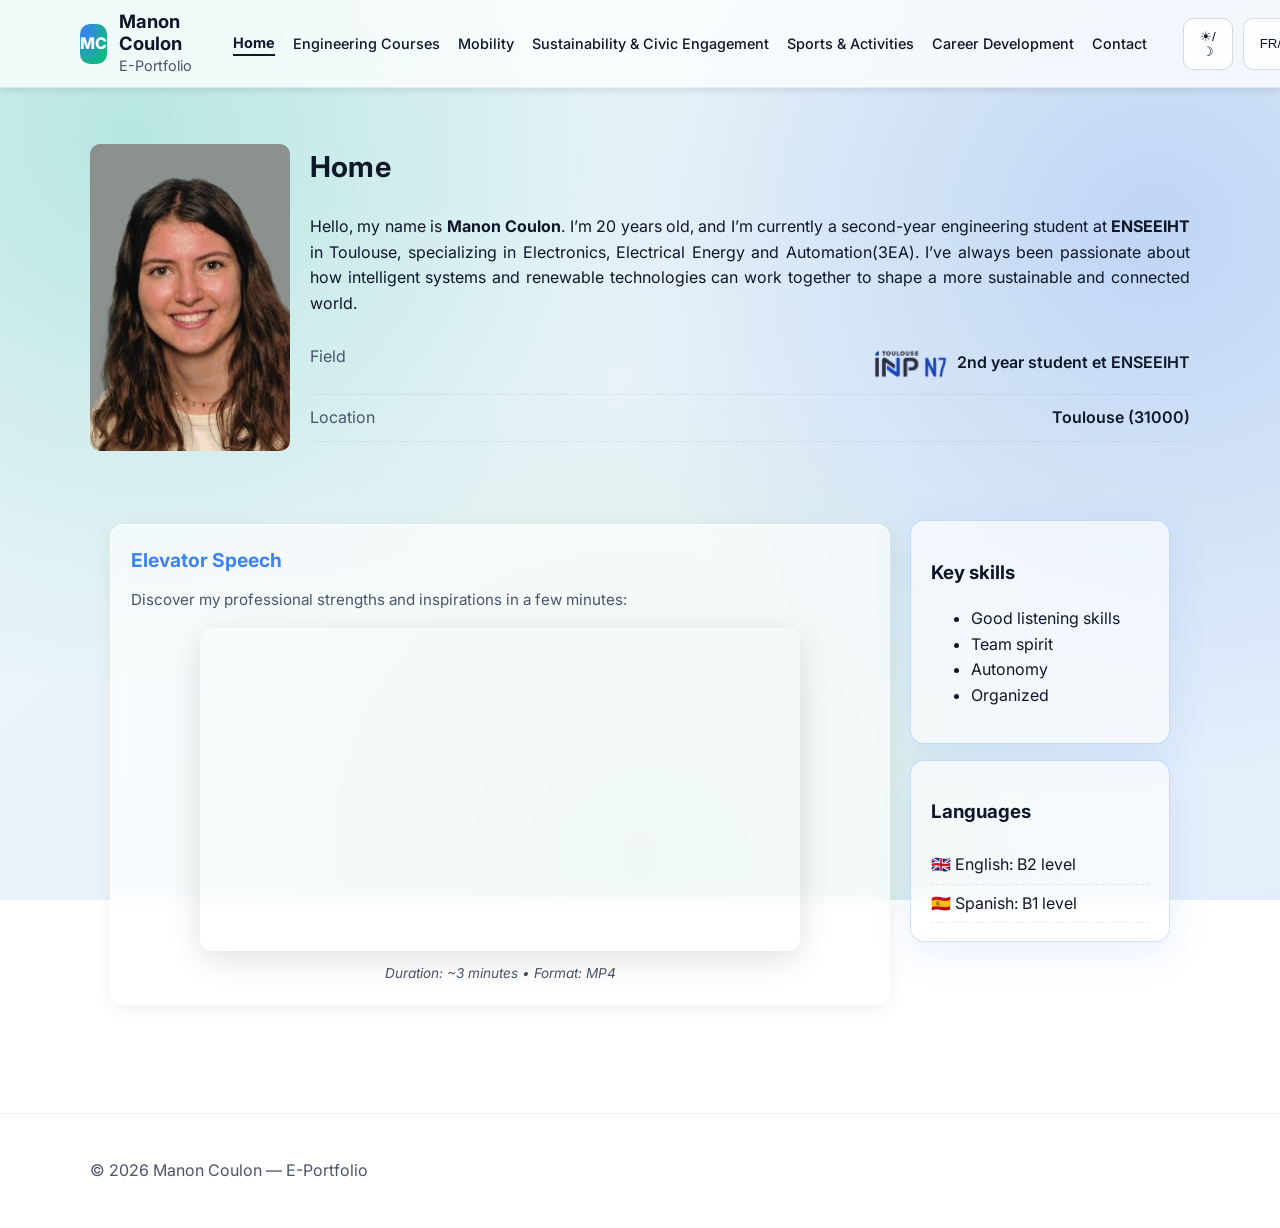
==== index.html @ 6203252d "Add files via upload" ====
<!DOCTYPE html>
<html lang="fr">
<head>
  <meta charset="utf-8">
  <meta name="viewport" content="width=device-width, initial-scale=1">
  <title>E-Portfolio – Manon Coulon</title>
  <meta name="description" content="E-portfolio de Manon Coulon : accueil, CV, engagement civique et durable et mobilité.">
  <link rel="preconnect" href="https://fonts.googleapis.com">
  <link rel="preconnect" href="https://fonts.gstatic.com" crossorigin>
  <link href="https://fonts.googleapis.com/css2?family=Inter:wght@300;400;600;700&display=swap" rel="stylesheet">
  <link rel="stylesheet" href="styles.css">
  <!-- PDF.js (CDN) for client-side PDF text extraction -->
  <script src="https://cdnjs.cloudflare.com/ajax/libs/pdf.js/4.7.76/pdf.min.js" defer></script>
  <!-- Favicon PNG -->
  <link rel="icon" type="image/png" href="favicon.png">

  <!-- Optionnel pour compatibilité avec tous les navigateurs -->
  <link rel="shortcut icon" href="favicon.ico" type="image/x-icon">
  
   
  <style>
		  /* Une seule section visible à la fois */
		main > section.section { display: none; }
		main > section.section.active { display: block; }

		/* Onglet actif dans le menu */
		.nav a.active {
		  font-weight: 700;
		  border-bottom: 2px solid currentColor;
		}

	.site-header {
		  position: fixed; /* fixe le header en haut */
		  top: 0;
		  left: 0;
		  width: 100%;
		  z-index: 1000; /* reste au-dessus du contenu */
		  background-color: white; /* couleur de fond du header */
		  box-shadow: 0 2px 8px rgba(0,0,0,0.1); /* petite ombre pour le distinguer */
		  padding: 10px 0; /* ajuster si nécessaire */
		}
	


		body {
		  padding-top: 80px; /* mettre la hauteur de ton header approximative */
		  margin: 0;
		}
		

		/* Optionnel : pour que le header soit responsive */
		.site-header .container {
		  display: flex;
		  justify-content: space-between;
		  align-items: center;
		  flex-wrap: nowrap;
		  padding-left: 80px;      
		  padding-right: 80px;     
		  padding-top: 0;         
		  padding-bottom: 0; 
		  max-width: 100%;  /* empêche la limite centrale */
		  margin: 0;
		  width: 100vw;     /* prend toute la largeur visible */
		  gap: 1rem
		  padding: 0 20px; /* Réduit un peu les 80px pour gagner de la place */
		  box-sizing: border-box;
		  }


		.nav {
			display: flex;
			flex: 1;               /* Dit à la nav de prendre tout l'espace vide restant */
			justify-content: space-around; /* Répartit les liens uniformément */
			align-items: center;
			margin: 0 20px;        /* Ajoute une marge entre la nav et le logo/boutons */
		}

		.nav a {
			text-decoration: none;
			color: inherit;
			white-space: nowrap;   /* Empêche les liens de passer sur deux lignes */
			font-size: 0.9rem;     /* Optionnel : réduit légèrement la taille si ça déborde */
		} 
		section {
		  scroll-margin-top: 80px; /* hauteur du header fixe */
}
	</style>
	

</head>
<body>
  <header class="site-header">
    <div class="container header-inner">
      <div class="brand">
        <div class="avatar" aria-hidden="true">MC</div>
        <div>
          <h1 class="site-title" data-i18n="name">Manon Coulon</h1>
          <p class="site-subtitle" data-i18n="subtitle">E‑Portfolio</p>
        </div>
      </div>
      <nav class="nav">
        <a href="#accueil" data-i18n="btn.accueil">Accueil</a>
		<a href="#ingenierie" data-i18n="btn.ingenierie">Cours d'ingénierie</a>
		<a href="#mobilite" data-i18n="btn.mob">Mobilité</a>
		<a href="#engagement" data-i18n="btn.civique">Engagement civique et durable</a>
		<a href="#sports" data-i18n="btn.sport">Sports & Activités</a>
		<a href="#carrière" data-i18n="btn.dev">Développement de carrière</a>
		<a href="#contact"data-i18n="btn.contact">Contact</a>
      </nav>
      <div class="toggles">
          <button id="theme-toggle" class="btn" type="button" aria-label="Basculer thème" data-i18n-attr="aria-label:aria.themeToggle">☀/☽</button>
        <button id="lang-toggle" class="btn" type="button" aria-label="Changer de langue" data-i18n="btn.lang">FR/EN</button>
      </div>
    </div>
  </header>

  <main>
	<!-- 1. Accueil --> 
	<section id="accueil" class="section">
	  <div class="container" style="display: flex; gap: 20px; flex-wrap: wrap;">

		<!-- Bloc droit : Texte de présentation + quick facts -->
		<div style="flex: 1; min-width:300px; display:flex; flex-direction:column; gap:20px;">

		  <!-- Bloc Présentation : fond clair, inclut la photo -->
		  <div style="display:flex; gap:20px; flex-wrap: wrap; align-items:flex-start;">
			
			<!-- Photo à gauche dans le bloc Présentation -->
			<div style="flex: 0 0 200px;">
			  <img src="Manon_ID-GF-3.jpg" alt="Manon Coulon" style="width:100%; border-radius:10px;">
			</div>

			<!-- Texte à droite de la photo -->
			<div style="flex: 1; min-width:200px;">
			  <h2 data-i18n="sections.accueil">Accueil</h2>
			  <p>
				<span data-i18n="accueil.intro1">Bonjour, je suis</span> <strong>Manon Coulon</strong>.
				<span data-i18n="accueil.intro2">Agée de 20 ans, je suis actuellement étudiante en deuxième année d'ingénierie à l'<strong>ENSEEIHT</strong> à Toulouse, avec une spécialisation en électronique, énergie électrique et automatisation(3EA). J'ai toujours été passionnée par la manière dont les systèmes intelligents et les technologies renouvelables peuvent fonctionner ensemble pour façonner un monde plus durable et plus connecté.</span>
			  </p>
			  <ul class="quick-facts">
				<li>
				  <span class="label" data-i18n="facts.domain">Domaine</span>
				  <span class="value" id="fact-domain">
					<img src="N7.png" alt="ENSEEIHT" style="height:40px; vertical-align:middle; margin-left:5px;">
					<span data-i18n="facts1.domain">Étudiante en 2ème année à l'ENSEEIHT</span>
				  </span>
				</li>
				<li>
				  <span class="label" data-i18n="facts.location">Localisation</span>
				  <span class="value" id="fact-location" style="float:right;">Toulouse (31000)</span>
				</li>
			  </ul>
			</div>
		  </div>

		  <!-- Bloc Elevator Speech + Compétences/Langues : fond différent -->
		  <div style="display: flex; gap: 20px; flex-wrap: wrap; padding:20px; border-radius:10px;">

			<!-- Bloc vidéo : 3/4 -->
			<div style="flex: 3; min-width:300px;">
			  <div class="elevator-speech">
				<h3 data-i18n="elevator.title">Elevator Speech</h3>
				<p class="elevator-intro" data-i18n="elevator.intro">
				  Découvrez mes atouts professionnels et mes inspirations en quelques minutes :
				</p>
				<div class="video-container" style="width:100%;">
				  <iframe width="560" height="315"
						  src="https://www.youtube.com/embed/BhMaF11gimE"
						  title="Ma vidéo de présentation"
						  frameborder="0"
						  allow="accelerometer; autoplay; clipboard-write; encrypted-media; gyroscope; picture-in-picture"
						  allowfullscreen>
				  </iframe>
				</div>
				
				
				<p class="video-note" data-i18n="elevator.note">Durée : ~3 minutes • Format : MP4</p>
			  </div>
			</div>

			<!-- Bloc Compétences et Langues : 1/4 -->
			<div style="flex: 1; min-width:200px; display:flex; flex-direction:column; gap:1rem; margin-top:20px;">
			  <div class="card highlight">
				<h3 data-i18n="facts.skills">Compétences clés</h3>
				<ul class="value" id="fact-keyskills">
				  <li data-i18n="facts.skills.list1">Qualité d'écoute</li>
				  <li data-i18n="facts.skills.list2">Esprit d'équipe</li>
				  <li data-i18n="facts.skills.list3">Autonomie</li>
				  <li data-i18n="facts.skills.list4">Organisée</li>
				</ul>
			  </div>

			  <div class="card highlight">
				<h3 data-i18n="languages.title">Langues</h3>
				<ul id="languages-list" class="list-plain">
				  <li data-i18n="languages.english">🇬🇧 Anglais : niveau B2</li>
				  <li data-i18n="languages.spanish">🇪🇸 Espagnol : niveau B1</li>
				</ul>
			  </div>
			</div>

		  </div>

		</div>
	  </div>
	</section>


	<!-- 2. Cours d'ingénierie -->
	<section id="ingenierie" class="section alt">
	  <div class="container">
		<h2 data-i18n="btn.ingenierie">Cours d'ingénierie</h2>

		<div class="ingenierie-grid" style="display: block; gap: 20px;">
		  
		  <!-- Bloc 1 -->
		  <div class="ingenierie-card" style="width: 100%; margin-bottom: 20px;">
			<div class="card highlight">
			  <img src="Atos.jpg" alt="Stage de 3ème 2020" 
				style="display: block; width: 70%; max-width: 400px; height: auto; border-radius: 8px; margin: 0 auto 10px auto;">
 			  <h3 data-i18n='exp.stage3.title'>Stage de 3ème (2020)</h3>
			  <p data-i18n="exp.stage3.description">
				Lors de cette première immersion dans le monde professionnel, j’ai découvert les différents métiers et l’environnement de travail au sein d’une entreprise technologique. J’ai pu observer plusieurs domaines d’activité tels que l’<strong>ingénierie</strong>, le <strong>contrôle qualité</strong>, les <strong>méthodes</strong>, la <strong>production</strong> et la <strong>logistique</strong>. J’ai également été initiée à divers outils professionnels, notamment le logiciel SAP, la conception assistée par ordinateur (Pro-Engineer). <br>
				Cette expérience m’a aidé à développer des qualités essentielles en milieu professionnel comme <strong>l’écoute, la rigueur, la curiosité, la capacité d’adaptation et le travail en équipe.</strong>
			  </p>
			</div>
		  </div>
		  
		  <!-- Bloc 2 -->
		  <div class="ingenierie-card" style="width: 100%; margin-bottom: 20px;">
			<div class="card highlight">
				<div class="photos" style="display: flex; gap: 80px; justify-content: center; margin-bottom: 10px;">
				  <img src="panneau8.jpg" alt="Photo 1" style="width: 20%; height: auto; border-radius: 8px;">
				  <img src="moii3.jpg" alt="Photo 2" style="width: 20%; height: auto; border-radius: 8px;">
				  <img src="herbes3.png" alt="Photo 2" style="width: 20%; height: auto; border-radius: 8px;">
				</div>
				
			  <h3 data-i18n="ingenierie.item1.title">Projet scientifique – Transition énergétique (TIPE)</h3>
			  <p data-i18n="ingenierie.item1.description"> 
				Dans le cadre de mon TIPE, projet axé sur les <strong>énergies renouvelables</strong> et la <strong>transition écologique</strong>, j’ai étudié l’influence néfaste de la température sur les performances des panneaux photovoltaïques et recherché des solutions pour <strong>améliorer leur rendement et réduire les pertes énergétiques</strong>.<br>
				Après une analyse théorique, j’ai effectué des <strong>mesures expérimentales</strong> afin de quantifier ces effets et de tester plusieurs méthodes de refroidissement, actives et passives. J’ai ensuite <strong>interprété, comparé</strong> et <strong>validé</strong> mes résultats expérimentaux par rapport aux modèles théoriques, ce qui m’a permis de retenir deux solutions passives efficaces, alliant performance énergétique, contraintes environnementales et faisabilité technique : 
			  </p>
				<ul>
				  <li style="display: flex; align-items: center; gap: 40px;">
					<div data-i18n="ingenierie.sol1">
					  <strong>1ère solution : poser les panneaux sur les lacs</strong><br>
					  <em>Avantages :</em> simplicité, exploitation de la fraîcheur naturelle de l’eau.<br>
					  <em>Inconvénient :</em> efficacité très limitée.
					</div>
					<img src="lac.jpg" alt="Panneaux photovoltaïques sur un lac" 
						 style="width: 150px; height: auto; border-radius: 8px;">
				  </li>

				  <li style="display: flex; align-items: center; gap: 20px;">
					<div data-i18n="ingenierie.sol2">
					  <strong>2ème solution : ailettes de refroidissement</strong><br>
					  <em>Avantages :</em> capacité à dissiper efficacement la chaleur.<br>
					  <em>Inconvénients :</em> contrainte d’installation, système plus encombrant.
					</div>
					<img src="ailette.jpg" alt="Panneaux photovoltaïques avec ailettes de refroidissement" 
						 style="width: 150px; height: auto; border-radius: 8px;">
				  </li>
				</ul>

			</div>
		   </div>
		</div>
	  </div>
	</section>

  
	<!-- 3. Mobilité --> 
	<section id="mobilite" class="section alt">
	  <div class="container">
		<h2 data-i18n="nav.mobilite">Mobilité</h2>

		<!-- Expérience passée : Woofing en Irlande -->
		<h3 data-i18n="mobilite.subtitle.past">Expérience passée</h3>

		<div class="mobility-item">
		  <div class="mobility-text">
			<h3 data-i18n="mobilite.woofing.title">Woofing en Irlande – Little Black Hill Farm (Killarney)</h3>
			<p data-i18n="mobilite.woofing.description">
			  Partie à <strong>Killarney</strong>, en Irlande, j'ai vécu une <strong>immersion complète</strong> dans une ferme maraîchère, la <strong>Little Black Hill Farm</strong>. Vivre au quotidien avec une famille d'accueil et d'autres volontaires m'a obligée à <strong>parler anglais en permanence</strong>, à m'adapter à un nouveau rythme de vie et à une <strong>autre culture</strong>. Cette expérience m'a appris à être <strong>autonome</strong>, à sortir de ma zone de confort et à m'intégrer rapidement dans un groupe inconnu.
			</p>
		  </div>

		  <div class="photos" style="display: flex; gap: 10px; flex-wrap: wrap; margin-top: 15px;">
			<img src="Irlande3.jpg" alt="Irlande1" style="flex: 1 1 22%; min-width: 140px; width: 22%; height: auto; border-radius: 8px; object-fit: cover;">
			<img src="Irlande4.jpg" alt="Irlande2" style="flex: 1 1 22%; min-width: 140px; width: 22%; height: auto; border-radius: 8px; object-fit: cover;">
			<img src="Irlande8.jpg" alt="Irlande3" style="flex: 1 1 22%; min-width: 140px; width: 22%; height: auto; border-radius: 8px; object-fit: cover;">
			<img src="Irlande9.jpg" alt="Irlande4" style="flex: 1 1 22%; min-width: 140px; width: 22%; height: auto; border-radius: 8px; object-fit: cover;">
		  </div>
		</div>

		<hr>

		<!-- Projet futur : Stage au Vietnam -->
		<h3 data-i18n="mobilite.subtitle.future">Projet futur</h3>

		<div class="mobility-item">
		  <img src="HCMC.avif" alt="Vietnam – Ho Chi Minh Ville" width="25%" style="float:left; margin-right:20px;">
		  <div class="mobility-text">
			<h3 data-i18n="mobilite.vietnam.title">Stage au Vietnam – Université de Hô Chi Minh-Ville</h3>
			<p data-i18n="mobilite.vietnam.description">
			  Je souhaite effectuer un <strong>stage à l'université de Hô Chi Minh-Ville</strong>, au Vietnam, afin de découvrir un environnement de recherche et de travail très différent du mien, de renforcer mes compétences techniques et scientifiques, et de vivre une <strong>expérience interculturelle</strong> forte en Asie du Sud-Est.
			</p>
		  </div>
		  <div style="clear:both;"></div>
		</div>
	  </div>
	</section>



	<!-- 4. Engagement civique -->
	<section id="engagement" class="section alt">
	  <div class="container">
		<h2 data-i18n="btn.civique">Engagement civique et durable</h2>
		<p data-i18n='engagement.intro'>Mes actions dans le bénévolat, l'événementiel, le service communautaire et les projets citoyens.</p>

		<div class="engagement-grid" style="display: flex; gap: 20px; flex-wrap: wrap; justify-content: center; align-items: stretch;">

		  <!-- Bloc 1 -->
		  <div class="engagement-card" style="flex: 0 0 30%; min-width: 280px;">
			<div class="card highlight" style="height: 100%;">
			  <img src="VNL.avif" alt="Volontariat sportif" style="width: 100%; height: auto; border-radius: 8px; margin-bottom: 10px;">
			  <h3 data-i18n="engagement1.title">Volontariat sportif – Ligue des Nations de Volley</h3>
			  <ul style="list-style-type: disc; padding-left: 20px; margin: 0;">
				<li style="margin-bottom: 6px;" data-i18n="engagement1.description1">Participation à un événement international (ramasseuse de balle).</li>
				<li style="margin-bottom: 6px;" data-i18n="engagement1.description2">Esprit d’équipe, sens du service, responsabilité.</li>
				<li style="margin-bottom: 6px;"data-i18n="engagement1.description3">Accueil du public et assistance logistique pendant la compétition.</li>
			  </ul>
			</div>
		  </div>

		  <!-- Bloc 2 -->
		  <div class="engagement-card" style="flex: 0 0 30%; min-width: 280px;">
			<div class="card highlight" style="height: 100%;">
			  <div class="photos" style="display: flex; gap: 10px; margin-bottom: 10px;">
				<img src="JO_2024.png" alt="Photo 1" style="width: 50%; height: auto; border-radius: 8px;">
				<img src="JO.jpg" alt="Photo 2" style="width: 50%; height: auto; border-radius: 8px;">
			  </div>
			  <h3 data-i18n="engagement2.title">Volontaire – Jeux Olympiques de Paris 2024</h3>
			  <ul style="list-style-type: disc; padding-left: 20px; margin: 0;">
				<li style="margin-bottom: 6px;" data-i18n="engagement2.description1">Accueil, orientation et accompagnement des spectateurs (français et étrangers).</li>
				<li style="margin-bottom: 6px;" data-i18n="engagement2.description2">Mise en avant de qualités humaines : diplomatie, écoute, gestion du stress, adaptabilité.</li>
				<li style="margin-bottom: 6px;"data-i18n="engagement2.description3">Contribution à un événement d’intérêt national et collectif.</li>
			  </ul>
			</div>
		  </div>

		<hr>
		
		  <!-- Bloc 3 -->
		  <div class="engagement-card" style="flex: 0 0 30%; min-width: 280px;">
			<div class="card highlight" style="height: 100%;">
			  <img src="human7.jpeg" alt="Projet solidaire au Chili" style="width: 100%; height: auto; border-radius: 8px; margin-bottom: 10px;">

			  <div style="display: flex; align-items: center; gap: 10px; margin-bottom: 5px;">
				<img src="chili.jpg" alt="Drapeau du Chili" style="width: 32px; height: 22px; border-radius: 4px;">
				<h3 data-i18n="engagement3.title" style="margin: 0;">Projet solidaire – Voyage humanitaire au Chili (été 2026)</h3>
			  </div>
			  
			  <ul style="list-style-type: disc; padding-left: 20px; margin: 0;">
				<li style="margin-bottom: 6px;" data-i18n="engagement3.description1">Projet de voyage solidaire avec le club <strong>Human7</strong> visant à <strong>aider, tutorer et sensibiliser des enfants</strong> dans des écoles ou des orphelinats au Chili.</li>
				<li style="margin-bottom: 6px;" data-i18n="engagement3.description2">Objectifs : favoriser l’accès à l’éducation, encourager l’ouverture culturelle et renforcer les valeurs de solidarité internationale.</li>
				<li style="margin-bottom: 6px;" data-i18n="engagement3.description3">Une expérience humaine et éducative centrée sur l’échange et l’entraide.</li>
			  </ul>	  
			</div>
		  </div>
						<p style="margin-top: 15px; font-style: italic; width: 100%;" data-i18n="engagement3.infographie_intro">
							Retrouvez ci-dessous l'infographie complète du <strong>Projet Chili 2026</strong>, détaillant notre organisation, nos objectifs pédagogiques en partenariat avec l'Ambassade de France, ainsi que notre plan de financement solidaire. À côté, une photo de notre équipe : grâce à notre <strong>pitch</strong> de présentation du projet, nous avons remporté un <strong>certificat</strong> qui valorise le développement de notre <strong>communication</strong>, de notre <strong>créativité</strong>, de notre <strong>esprit critique</strong> et de notre <strong>travail d'équipe</strong>.
						</p>

						<div style="width: 100%; margin-top: 15px; display: flex; gap: 20px; flex-wrap: wrap; justify-content: center; align-items: center;">
						  <img src="Chili_project.png"
							   alt="Infographie du projet solidaire au Chili"
							   style="flex: 1 1 400px; max-width: 600px; width: 100%; height: auto; border-radius: 8px; box-shadow: 0 4px 10px rgba(0,0,0,0.15);">
						  <img src="chili_pitch.jpg"
							   alt="Mon équipe et le certificat remporté pour notre pitch"
							   style="flex: 1 1 300px; max-width: 400px; width: 100%; height: auto; border-radius: 8px; box-shadow: 0 4px 10px rgba(0,0,0,0.15);">
						</div>

		<hr>
		
				  <!-- Bloc 7 : Woofing (texte) -->
				  <div class="engagement-card" style="flex: 0 0 30%; min-width: 280px;">
					<div class="card highlight" style="height: 100%;">
					  <h3 data-i18n="engagement7.title">🌱 Bénévolat agricole – Woofing en Irlande</h3>
					  <ul style="list-style-type: disc; padding-left: 20px; margin: 0;">
						<li style="margin-bottom: 6px;" data-i18n="engagement7.description1">Volontariat dans une <strong>ferme maraîchère</strong> (Little Black Hill Farm, Killarney), en échange du logement et des repas.</li>
						<li style="margin-bottom: 6px;" data-i18n="engagement7.description2">Découverte concrète de l'<strong>agriculture durable</strong> : cultiver et récolter des légumes dans le respect de la terre.</li>
						<li style="margin-bottom: 6px;" data-i18n="engagement7.description3">Une expérience qui rejoint mes convictions : agir à mon échelle pour un mode de vie <strong>plus responsable</strong>.</li>
					  </ul>
					</div>
				  </div>

				  <!-- Bloc 7 : Woofing (photos, hors de la carte) -->
				  <div class="photos" style="flex: 0 0 100%; display: flex; gap: 10px; flex-wrap: wrap; justify-content: center;">
					<img src="Irlande2.jpg" alt="Woofing – photo 1" style="flex: 1 1 22%; min-width: 140px; max-width: 280px; aspect-ratio: 4 / 3; object-fit: cover; border-radius: 8px;">
					<img src="Irlande5.jpg" alt="Woofing – photo 2" style="flex: 1 1 22%; min-width: 140px; max-width: 280px; aspect-ratio: 4 / 3; object-fit: cover; border-radius: 8px;">
					<img src="Irlande6.jpg" alt="Woofing – photo 3" style="flex: 1 1 22%; min-width: 140px; max-width: 280px; aspect-ratio: 4 / 3; object-fit: cover; border-radius: 8px;">
					<img src="Irlande7.jpg" alt="Woofing – photo 4" style="flex: 1 1 22%; min-width: 140px; max-width: 280px; aspect-ratio: 4 / 3; object-fit: cover; border-radius: 8px;">
				  </div>

		<hr>
		
		   		  <!-- Bloc 4 : Fresque du Climat -->
				  <div class="engagement-card" style="flex: 0 0 30%; min-width: 280px;">
					<div class="card highlight" style="height: 100%;">
					  <h3 data-i18n="engagement4.title">🌍 Atelier – La Fresque du Climat</h3>
					  <ul style="list-style-type: disc; padding-left: 20px; margin: 0;">
						<li style="margin-bottom: 6px;" data-i18n="engagement4.description1">Atelier collaboratif suivi dès ma première année à l'<strong>ENSEEIHT</strong>, avec d'autres élèves-ingénieurs.</li>
						<li style="margin-bottom: 6px;" data-i18n="engagement4.description2">Compréhension des causes et des conséquences du <strong>dérèglement climatique</strong> à travers un travail de groupe.</li>
						<li style="margin-bottom: 6px;" data-i18n="engagement4.description3">Prise de conscience du rôle que nous aurons à jouer, en tant que futurs ingénieurs, face à ces enjeux.</li>
					  </ul>
					</div>
				  </div>

				  <!-- Bloc 5 : Le Procès de King Kong -->
				  <div class="engagement-card" style="flex: 0 0 30%; min-width: 280px;">
					<div class="card highlight" style="height: 100%;">
					  <h3 data-i18n="engagement5.title">⚖️ Pièce interactive – Le Procès de King Kong</h3>
					  <ul style="list-style-type: disc; padding-left: 20px; margin: 0;">
						<li style="margin-bottom: 6px;" data-i18n="engagement5.description1">Spectacle participatif auquel j'ai pris part en première année d'école d'ingénieurs.</li>
						<li style="margin-bottom: 6px;" data-i18n="engagement5.description2">Sensibilisation aux <strong>violences sexistes et sexuelles (VSS)</strong> et à leurs conséquences.</li>
						<li style="margin-bottom: 6px;" data-i18n="engagement5.description3">Réflexion sur le rôle de chacun pour repérer, prévenir et réagir face à ces situations.</li>
					  </ul>
					</div>
				  </div>

				  <!-- Bloc 6 : Festival Futur Proche -->
				  <div class="engagement-card" style="flex: 0 0 30%; min-width: 280px;">
					<div class="card highlight" style="height: 100%;">
					  <h3 data-i18n="engagement6.title">💡 Festival – « Futur Proche »</h3>
					  <ul style="list-style-type: disc; padding-left: 20px; margin: 0;">
						<li style="margin-bottom: 6px;" data-i18n="engagement6.description1">Festival organisé par l'<strong>ENSEEIHT</strong> et plusieurs établissements toulousains : conférences, ateliers et présentations autour des innovations existantes et à venir.</li>
						<li style="margin-bottom: 6px;" data-i18n="engagement6.description2">Si les <strong>enjeux écologiques</strong> étaient au cœur des échanges, l'événement m'a surtout fait réaliser les <strong>gestes concrets que l'on peut adopter à notre échelle</strong>.</li>
						<li style="margin-bottom: 6px;" data-i18n="engagement6.description3">Conférence de <strong>La Grande Bavardeuse</strong> (influenceuse) sur les <strong>low-techs</strong> et sur la place de la technique dans notre société actuelle.</li>
					  </ul>
					</div>
				  </div>

		</div>
	  </div>
	</section>




<!-- 5. Sports & Activités -->
<section id="sports" class="section alt">
  <div class="container">
    <h2 data-i18n="sections.hobbies">Sports & Activités</h2>
    <ul class="hobby-list">

	<!-- Volley-ball avec 2 photos -->
	<li style="margin-bottom: 30px;">
	  <div style="display: flex; list-style-type: none; align-items: flex-start; gap: 20px; flex-wrap: nowrap;">

		<!-- Bloc photos (1/3 de la largeur) -->
		<div class="photos" 
			 style="flex: 0 0 33%; display: flex; flex-direction: row; justify-content: space-between; gap: 8px; box-sizing: border-box;">
		  <img src="volley1.jpg" alt="Photo 1" style="width: 48%; height: auto; border-radius: 8px; object-fit: cover;">
		  <img src="volley2.jpg" alt="Photo 2" style="width: 48%; height: auto; border-radius: 8px; object-fit: cover;">
		</div>

		<!-- Bloc texte (2/3 de la largeur) -->
		<div class="hobby-content" 
			 style="flex: 1; line-height: 1.6; box-sizing: border-box;">

		  <strong data-i18n="hobbies.volleyball.title">Volley-ball</strong>
		  
		  <!-- Phrase avant la liste -->
		  <p data-i18n="hobbies.volleyball.description" style="margin: 0 0 2px 0;">
			J'ai joué en club pendant <strong>12 ans</strong> :
		  </p>

		  <ul style="padding-left: 20px; list-style-type: disc; line-height: 1; margin: 0 0 10px 0;">
			<li style="margin-bottom: 2px; margin-left: 5px;" data-i18n="hobbies.volleyball.list1">
			  9 ans dans le club de Venelles (<strong>PAVVB</strong>, club professionnel féminin)
			</li>
			<li style="margin-bottom: 4px; margin-left: 5px;" data-i18n="hobbies.volleyball.list2">
			  3 ans dans le club de Velaux (<strong>CVF</strong>, <strong>National 3</strong>)
			</li>
		  </ul>

		  <p data-i18n="hobbies.volleyball.team" style="margin: 0 0 2px 0;">
			J’ai participé à de nombreuses compétitions nationales :
		  </p>

		  <ul style="padding-left: 20px; list-style-type: disc; line-height: 1; margin: 0 0 10px 0;">
			<li style="margin-bottom: 2px; margin-left: 5px;" data-i18n="hobbies.volleyball.national1">
			  Coupes de France jeune (de M13 à M18)
			</li>
			<li style="margin-bottom: 2px; margin-left: 5px;" data-i18n="hobbies.volleyball.national2">
			  Tournois internationaux (Hyères et Mougins, à plusieurs reprises)
			</li>
		  </ul>

		  <p data-i18n="hobbies.volleyball.AS" style="margin: 0; line-height: 1.1;">
			Passionnée de sport, je me suis investie dans l’AS depuis le collège jusqu’au lycée, et fais aujourd’hui partie de l’équipe féminine 1 de l’<strong>AS INP</strong>, ainsi que de l’équipe mixte engagée pour la Coupe de France.
		  </p>
		</div>

	  </div>
	</li>


	<!-- Piano avec une seule photo -->
	<li style="margin-bottom: 30px;">
	  <div style="display: flex; align-items: center; gap: 20px; flex-wrap: nowrap;">

		<!-- Bloc photo (1/3 de la largeur) -->
		<div class="photos" 
			 style="flex: 0 0 33%; display: flex; justify-content: center; align-items: center;">
		  <img src="piano.jpg" alt="Piano" 
			   style="width: 90%; height: auto; border-radius: 8px; object-fit: cover;">
		</div>

		<!-- Bloc texte (2/3 de la largeur) -->
		<div class="hobby-content" 
			 style="flex: 1; line-height: 1.4; box-sizing: border-box;">
		  <strong data-i18n="hobbies.piano.title">Piano</strong>
		  <p data-i18n="hobbies.piano.description">
			J'ai joué du piano pendant <strong>5 ans</strong> ainsi qu'un peu de solvège. J'ai notamment participé à des représentations.
		  </p>
		</div>

	  </div>
	</li>

	<!-- Randonnée -->
	<li style="margin-bottom: 30px;">
	  <div style="display: flex; align-items: center; gap: 20px; flex-wrap: nowrap;">

		<!-- Bloc photos (1/3 de la largeur) -->
		<div class="photos"
			 style="flex: 0 0 33%; display: flex; flex-direction: column; gap: 10px; box-sizing: border-box; justify-content: center;">

		  <div style="display: flex; justify-content: space-between; gap: 8px;">
			<img src="montagne1.jpg" alt="Photo 1" style="width: 48%; height: auto; border-radius: 8px; object-fit: cover;">
			<img src="montagne3.JPG" alt="Photo 2" style="width: 48%; height: auto; border-radius: 8px; object-fit: cover;">
		  </div>
		</div>

		<!-- Bloc texte (2/3 de la largeur) -->
		<div class="hobby-content" style="flex: 1; line-height: 1.4; box-sizing: border-box;">
		  <strong data-i18n="hobbies.hiking.title">Randonnée</strong>
		  <ul style="list-style-type: disc; padding-left: 20px; margin: 5px 0 0 0;">
			<li data-i18n="hobbies.hiking.description1">Je suis passionnée par la <strong>montagne</strong> et la découverte de nouveaux paysages, notamment les sentiers des Alpes.</li>
			<li data-i18n="hobbies.hiking.description2">Mon projet est de faire le <strong>GR20</strong> en Corse</li>
		  </ul>
		</div>


	  </div>
	</li>


    </ul>
  </div>
</section>




  <!-- 6. Développement de carrière -->
	<section id="carrière" class="section alt">
	  <div class="container">
		<h2 data-i18n="btn.dev">Développement de carrière</h2>
		<p class="section-intro">
		  <span data-i18n="cv.intro">Vous pouvez parcourir mon CV ci‑dessous ou le</span> <a id="cv-download-top" href="CV_2026-09-24_Manon_Coulon.pdf" download data-i18n="cv.download" data-url-fr="CV_2026-09-24_Manon_Coulon.pdf" data-url-en="CV_2026-09-24_Manon_Coulon_Anglais.pdf">télécharger</a>.
		</p>
		<div id="cv-extract-status" class="card" style="margin: 12px 0; display:none;"></div>
		<div class="pdf-viewer">
		  <object id="pdf-object" data="CV_2026-09-24_Manon_Coulon.pdf" type="application/pdf" aria-label="Visionneuse du CV" data-url-fr="CV_2026-09-24_Manon_Coulon.pdf" data-url-en="CV_2026-09-24_Manon_Coulon_Anglais.pdf">
			<iframe id="pdf-iframe" src="CV_2026-09-24_Manon_Coulon.pdf" title="Visionneuse du CV" data-url-fr="CV_2026-09-24_Manon_Coulon.pdf" data-url-en="CV_2026-09-24_Manon_Coulon_Anglais.pdf"></iframe>
		  </object>
		</div>

		<!-- Journée d'entrepreneuriat : induXion -->
		<div class="card highlight" style="margin: 20px 0; display: flex; gap: 20px; flex-wrap: wrap; align-items: center;">
		  <div style="flex: 1 1 280px; max-width: 400px;">
			<img src="induXion.jpg" alt="Projet induXion – notre équipe et le certificat" style="width: 100%; height: auto; border-radius: 8px;">
		  </div>
		  <div style="flex: 2 1 320px;">
			<h3 data-i18n="carriere.induxion.title">Journée d'entrepreneuriat – Projet « induXion »</h3>
			<ul style="list-style-type: disc; padding-left: 20px; margin: 0;">
			  <li style="margin-bottom: 6px;" data-i18n="carriere.induxion.description1">Journée dédiée à l'entrepreneuriat, avec pour objectif de créer un <strong>projet concret</strong> répondant à un <strong>problème du quotidien</strong>.</li>
			  <li style="margin-bottom: 6px;" data-i18n="carriere.induxion.description2">Notre idée, <strong>induXion</strong> : une <strong>plaque à induction</strong> qui prolonge la plaque existante des étudiants, souvent trop petite pour cuisiner confortablement.</li>
			  <li style="margin-bottom: 6px;" data-i18n="carriere.induxion.description3">Avec mon équipe, nous avons remporté le <strong>certificat</strong> du projet.</li>
			</ul>
		  </div>
		</div>
	  </div>
	</section>


	<!-- Contact -->
	<section id="contact" class="section">
	  <div class="container">
		<h2 data-i18n="btn.contact">Contact</h2>
		
		<p>
		  <span data-i18n="contact.text">Vous pouvez me contacter par mail à l'adresse :</span> 
		  <a id="contact-email" href="mailto:manon.coulon@etu.inp-n7.fr">manon.coulon@etu.inp-n7.fr</a> 
		  <span data-i18n="contact.note">.</span>
		</p>

		<p>
		  <span data-i18n="contact.linkedin">Retrouvez-moi sur LinkedIn :</span> 
		  <a id="linkedin-link" href="https://www.linkedin.com/in/manon-coulon-472b63383/" target="_blank" rel="noopener noreferrer" 
			 data-url-fr="https://www.linkedin.com/in/coulonmanon" 
			 data-url-en="https://www.linkedin.com/in/coulonmanon/?locale=en_US">
			 linkedin.com/in/manon-coulon-472b63383
		  </a>
		</p>

		<div class="cta-row">
		  <a id="cv-download-bottom" class="btn" href="CV_2026-09-24_Manon_Coulon.pdf" download 
			 data-i18n="cta.downloadShort" 
			 data-url-fr="CV_2026-09-24_Manon_Coulon.pdf" 
			 data-url-en="CV_2026-09-24_Manon_Coulon_Anglais.pdf">
			 Télécharger le CV
		  </a>
		</div>

		<p style="margin-top:20px; text-align:justify;">
			<span data-i18n="futur.description1">En effet, l'ingénierie ne concerne pas seulement la science et la technologie, mais aussi les personnes, le progrès et les objectifs. En apprenant auprès de professionnels inspirants et en travaillant sur des projets internationaux, j'espère contribuer à un avenir</span>
		</p>
		<p style="text-align:center; font-weight:bold; font-style:italic; font-size:1.3em; margin:10px 0;">
		  <span data-i18n="futur.description2">plus propre, plus intelligent et plus connecté.</span>
</p>


	  </div>
	</section>


	<style>
	
	p {
      text-align: justify;
    }
	
	.hobby-list {
	  list-style-type: none;
	  padding-left: 0;
	  margin: 0;
	}


	</style>
  </main>

  <footer class="site-footer">
    <div class="container">
      <p>© <span id="year"></span> <span data-i18n="name">Manon Coulon</span> — <span data-i18n="subtitle">E‑Portfolio</span></p>
    </div>
  </footer>

  <script>
    const y = document.getElementById('year');
    if (y) y.textContent = new Date().getFullYear();
  </script>
  <script>
  (function () {
    const sections = document.querySelectorAll('main > section');
    const links = document.querySelectorAll('.nav a[href^="#"]');
    const ids = Array.from(sections).map(s => s.id);

    function showTab() {
      let id = decodeURIComponent(location.hash.slice(1));
      if (!ids.includes(id)) id = 'accueil'; // onglet par défaut
      sections.forEach(s => s.classList.toggle('active', s.id === id));
      links.forEach(a => a.classList.toggle('active', a.getAttribute('href') === '#' + id));
      window.scrollTo(0, 0);
    }

    window.addEventListener('hashchange', showTab);
    showTab();
  })();
  </script>
  <script src="theme-lang.js" defer></script>
  <script src="cv-extract.js" defer></script>
</body>
</html>
---- styles.css ----
:root {
  --bg: #f8fafc;
  --bg-alt: #ffffff;
  --card: #ffffff;
  --text: #0f172a;
  --muted: #475569;
  --primary: #3b82f6;
  --primary-strong: #2563eb;
  --accent: #10b981;
  --ring: rgba(59, 130, 246, 0.35);

  /* Nouveau fond */
  --bg-1: #eef7f6;
  --bg-2: #e3eefb;
  --blob-1: rgba(45, 190, 170, 0.28);
  --blob-2: rgba(70, 130, 230, 0.25);
  --blob-3: rgba(150, 220, 120, 0.22);
  --glass: rgba(255, 255, 255, 0.65);
  --glass-border: rgba(255, 255, 255, 0.8);
  --header-bg: rgba(255, 255, 255, 0.75);
}

[data-theme='dark'] {
  --bg: #0f172a;
  --bg-alt: #111827;
  --card: #0b1220;
  --text: #e5e7eb;
  --muted: #9ca3af;
  --primary: #60a5fa;
  --primary-strong: #3b82f6;
  --accent: #34d399;
  --ring: rgba(96, 165, 250, 0.35);

  --bg-1: #0d1b22;
  --bg-2: #14232f;
  --blob-1: rgba(30, 150, 140, 0.25);
  --blob-2: rgba(60, 100, 200, 0.22);
  --blob-3: rgba(90, 160, 90, 0.15);
  --glass: rgba(25, 40, 52, 0.6);
  --glass-border: rgba(255, 255, 255, 0.08);
  --header-bg: rgba(15, 23, 42, 0.75);
}

* { box-sizing: border-box; }
html, body { height: 100%; }
body {
  margin: 0 !important;
  padding: 0 !important;
  padding-top: 80px !important; /* place pour le header fixe */
  font-family: 'Inter', system-ui, -apple-system, Segoe UI, Roboto, Arial, sans-serif;
  background:
    radial-gradient(circle at 10% 15%, var(--blob-1), transparent 40%),
    radial-gradient(circle at 90% 25%, var(--blob-2), transparent 42%),
    radial-gradient(circle at 50% 95%, var(--blob-3), transparent 45%),
    linear-gradient(135deg, var(--bg-1), var(--bg-2));
  background-attachment: fixed;
  color: var(--text);
  line-height: 1.6;
}

.container {
  width: min(1100px, 92%);
  margin: 0 auto;
}

.site-header {
  position: sticky;
  top: 0;
  z-index: 100;
  background: var(--header-bg) !important;
  backdrop-filter: blur(12px);
  -webkit-backdrop-filter: blur(12px);
  border-bottom: 1px solid rgba(0, 0, 0, 0.06);
}
[data-theme='dark'] .site-header {
  border-bottom: 1px solid rgba(255, 255, 255, 0.06);
}
.header-inner {
  display: flex;
  align-items: center;
  justify-content: space-between;
  padding: 14px 0;
}
.toggles { display: flex; gap: 10px; margin-left: 16px; }
.brand { display: flex; gap: 12px; align-items: center; }
.avatar {
  width: 40px; height: 40px; border-radius: 10px;
  display: grid; place-items: center;
  background: radial-gradient(90% 90% at 20% 20%, var(--primary) 0%, var(--accent) 100%);
  color: #ffffff; font-weight: 800;
}
.site-title { margin: 0; font-size: 1.15rem; line-height: 1.2; }
.site-subtitle { margin: 0; color: var(--muted); font-size: .9rem; }

.nav a {
  color: var(--text);
  text-decoration: none;
  margin-left: 18px;
  font-weight: 500;
}
.nav a:hover { color: var(--primary); }

.section { padding: 64px 0; }
.section.alt { background: transparent; border: none; }
h2 { margin-top: 0; font-size: 1.8rem; letter-spacing: .2px; }
.section-intro { color: var(--muted); }

.grid-2 {
  display: grid; grid-template-columns: 1.2fr 0.8fr; gap: 32px;
}
@media (max-width: 900px) {
  .grid-2 { grid-template-columns: 1fr; }
  .nav a { margin-left: 12px; }
}

/* Cartes en verre dépoli */
.card {
  background: var(--glass);
  border: 1px solid var(--glass-border);
  border-radius: 14px;
  padding: 18px 20px;
  box-shadow: 0 8px 24px rgba(20, 60, 80, 0.08);
  backdrop-filter: blur(8px);
  -webkit-backdrop-filter: blur(8px);
  transition: transform .25s ease, box-shadow .25s ease;
}
.card.highlight { border-color: rgba(59, 130, 246, 0.25); box-shadow: 0 10px 40px rgba(59,130,246,0.12); }
.card.highlight:hover { transform: translateY(-3px); }
[data-theme='dark'] .card.highlight { border-color: rgba(96, 165, 250, 0.35); box-shadow: 0 10px 40px rgba(59,130,246,0.15); }

.quick-facts { list-style: none; padding: 0; margin: 18px 0; }
.quick-facts li { display: flex; justify-content: space-between; padding: 10px 0; border-bottom: 1px dashed rgba(0,0,0,0.08); }
[data-theme='dark'] .quick-facts li { border-bottom: 1px dashed rgba(255,255,255,0.08); }
.quick-facts .label { color: var(--muted); }
.quick-facts .value { font-weight: 600; }

.btn {
  display: inline-block;
  padding: 10px 16px;
  border-radius: 10px;
  border: 1px solid rgba(0,0,0,0.14);
  color: var(--text);
  background: rgba(255, 255, 255, 0.8);
  text-decoration: none;
  transition: transform .06s ease, background .2s ease, border-color .2s ease;
}
.btn:hover { transform: translateY(-1px); border-color: rgba(0,0,0,0.3); background: rgba(255, 255, 255, 0.95); }
.btn.primary { background: linear-gradient(180deg, var(--primary) 0%, var(--primary-strong) 100%); color: #ffffff; border: none; }
.btn.primary:hover { background: linear-gradient(180deg, var(--primary-strong) 0%, #1d4ed8 100%); }
[data-theme='dark'] .btn {
  border-color: rgba(255,255,255,0.2);
  background: rgba(255, 255, 255, 0.1);
  color: #ffffff;
}
[data-theme='dark'] .btn:hover {
  border-color: rgba(255,255,255,0.4);
  background: rgba(255, 255, 255, 0.2);
}
[data-theme='dark'] .btn.primary {
  background: linear-gradient(180deg, var(--primary) 0%, var(--primary-strong) 100%);
  color: #ffffff;
  border: none;
}
[data-theme='dark'] .btn.primary:hover {
  background: linear-gradient(180deg, var(--primary-strong) 0%, #1d4ed8 100%);
}

.cta-row { display: flex; gap: 12px; margin-top: 16px; flex-wrap: wrap; }

.pdf-viewer { margin-top: 16px; border-radius: 12px; overflow: hidden; border: 1px solid rgba(0,0,0,0.08); }
.pdf-viewer object, .pdf-viewer iframe { width: 100%; height: 70vh; background: #f3f4f6; }
[data-theme='dark'] .pdf-viewer { border-color: rgba(255,255,255,0.08); }
[data-theme='dark'] .pdf-viewer object, [data-theme='dark'] .pdf-viewer iframe { background: #111827; }

.timeline { position: relative; margin-top: 12px; }
.timeline:before { content: ""; position: absolute; left: 10px; top: 0; bottom: 0; width: 2px; background: rgba(0,0,0,0.08); }
[data-theme='dark'] .timeline:before { background: rgba(255,255,255,0.08); }
.timeline-item { position: relative; padding-left: 34px; margin: 16px 0; }
.timeline-dot { position: absolute; left: 2px; top: 6px; width: 16px; height: 16px; border-radius: 50%; background: var(--primary); box-shadow: 0 0 0 4px var(--ring); }
.timeline .meta { color: var(--muted); margin: 6px 0 0 0; }

.cards { list-style: none; padding: 0; margin: 0; display: grid; grid-template-columns: repeat(2, 1fr); gap: 16px; }
@media (max-width: 700px) { .cards { grid-template-columns: 1fr; } }

.list-plain { list-style: none; padding: 0; margin: 0; }
.list-plain li { padding: 6px 0; border-bottom: 1px dashed rgba(0,0,0,0.08); }
[data-theme='dark'] .list-plain li { border-bottom: 1px dashed rgba(255,255,255,0.08); }

.site-footer { border-top: 1px solid rgba(0,0,0,0.06); padding: 28px 0; color: var(--muted); text-align: center; }
[data-theme='dark'] .site-footer { border-top: 1px solid rgba(255,255,255,0.06); }

/* Accessibility */
a:focus, .btn:focus { outline: 3px solid var(--ring); outline-offset: 3px; }

/* Elevator Speech Video Section */
.elevator-speech {
  margin: 24px 0;
  padding: 20px;
  background: var(--glass);
  border: 1px solid var(--glass-border);
  border-radius: 14px;
  box-shadow: 0 4px 20px rgba(0,0,0,0.06);
  backdrop-filter: blur(8px);
  -webkit-backdrop-filter: blur(8px);
}

.elevator-speech h3 {
  margin: 0 0 12px 0;
  font-size: 1.2rem;
  color: var(--primary);
}

.elevator-intro {
  margin: 0 0 16px 0;
  color: var(--muted);
  font-size: 0.95rem;
}

.video-container {
  position: relative;
  width: 100%;
  max-width: 600px;
  margin: 0 auto 12px auto;
  border-radius: 12px;
  overflow: hidden;
  box-shadow: 0 8px 32px rgba(0,0,0,0.12);
}

.video-container video {
  width: 100%;
  height: auto;
  display: block;
  background: #000;
}

.video-note {
  margin: 0;
  font-size: 0.85rem;
  color: var(--muted);
  text-align: center;
  font-style: italic;
}

@media (max-width: 768px) {
  .elevator-speech {
    margin: 16px 0;
    padding: 16px;
  }

  .video-container {
    max-width: 100%;
  }
}

/* Animation à l'ouverture d'un onglet */
main > section.section.active { animation: fadeIn .4s ease; }
@keyframes fadeIn {
  from { opacity: 0; transform: translateY(8px); }
  to   { opacity: 1; transform: none; }
}
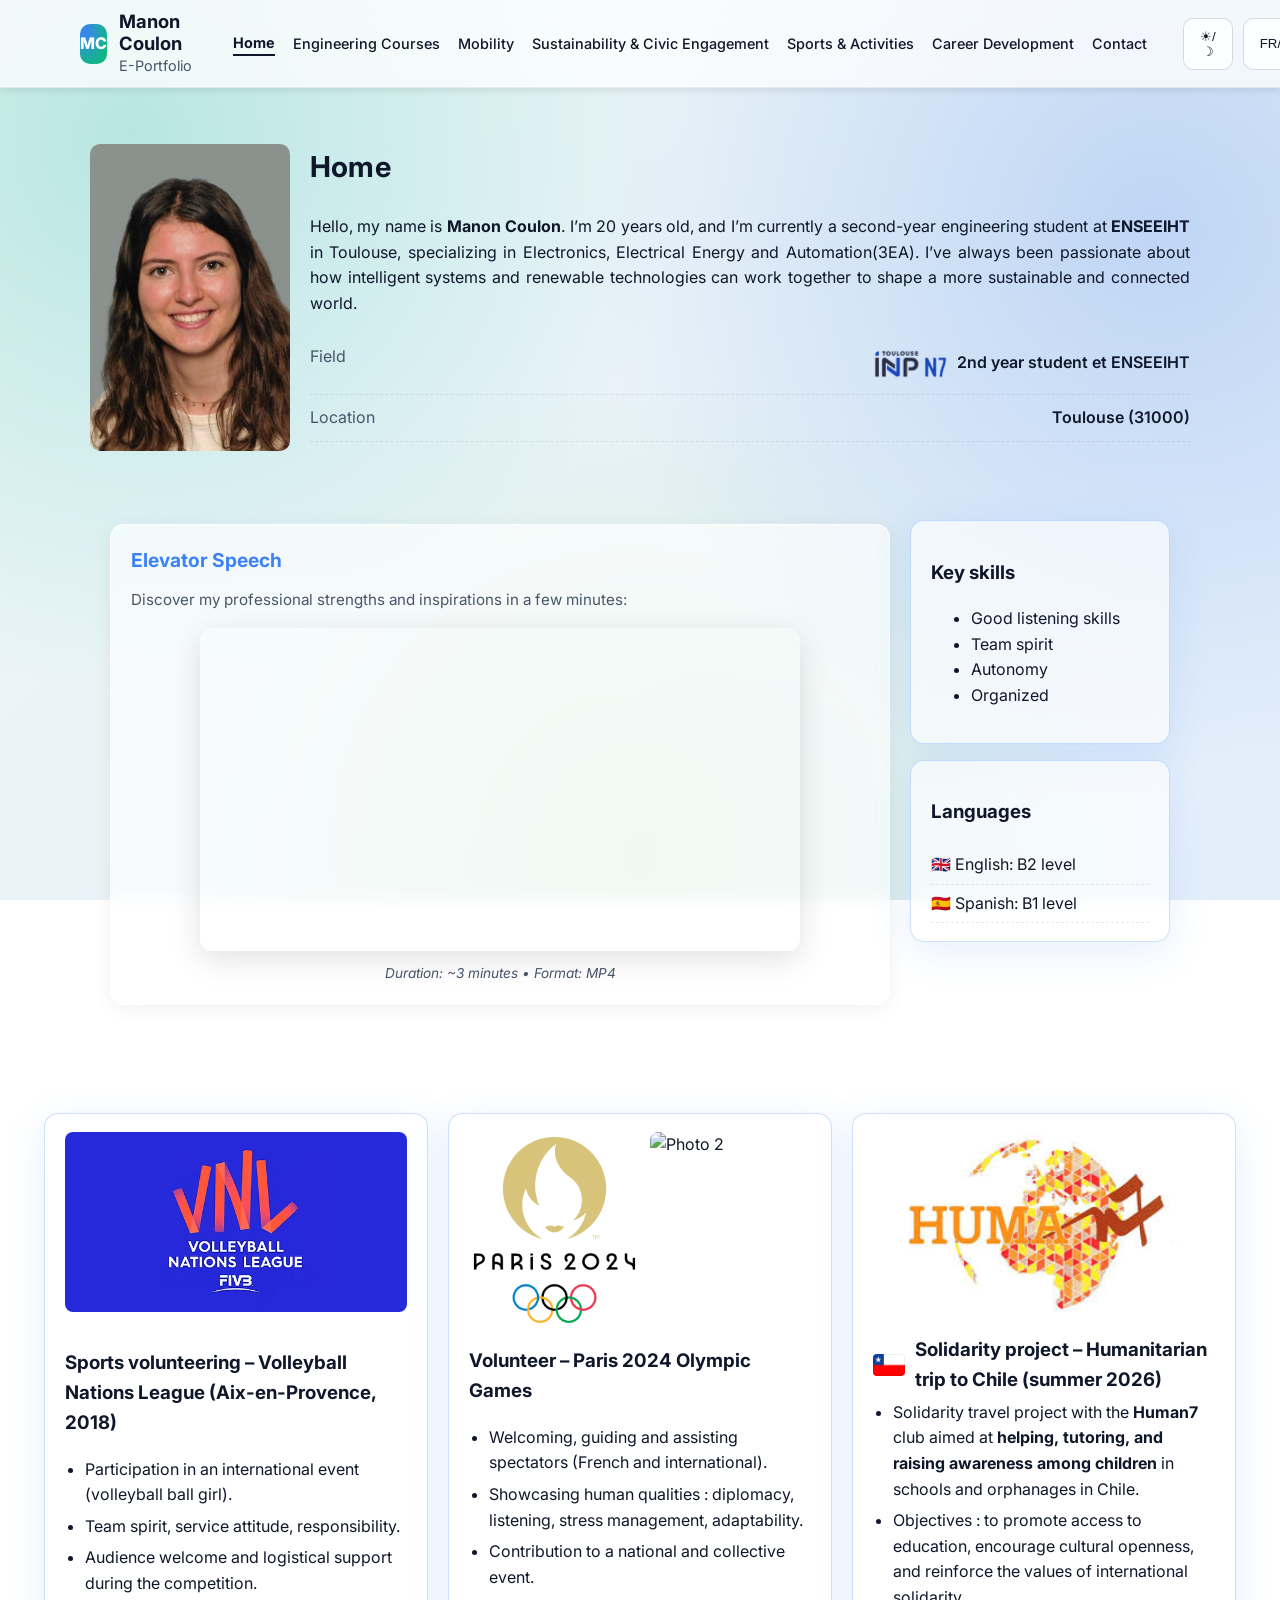
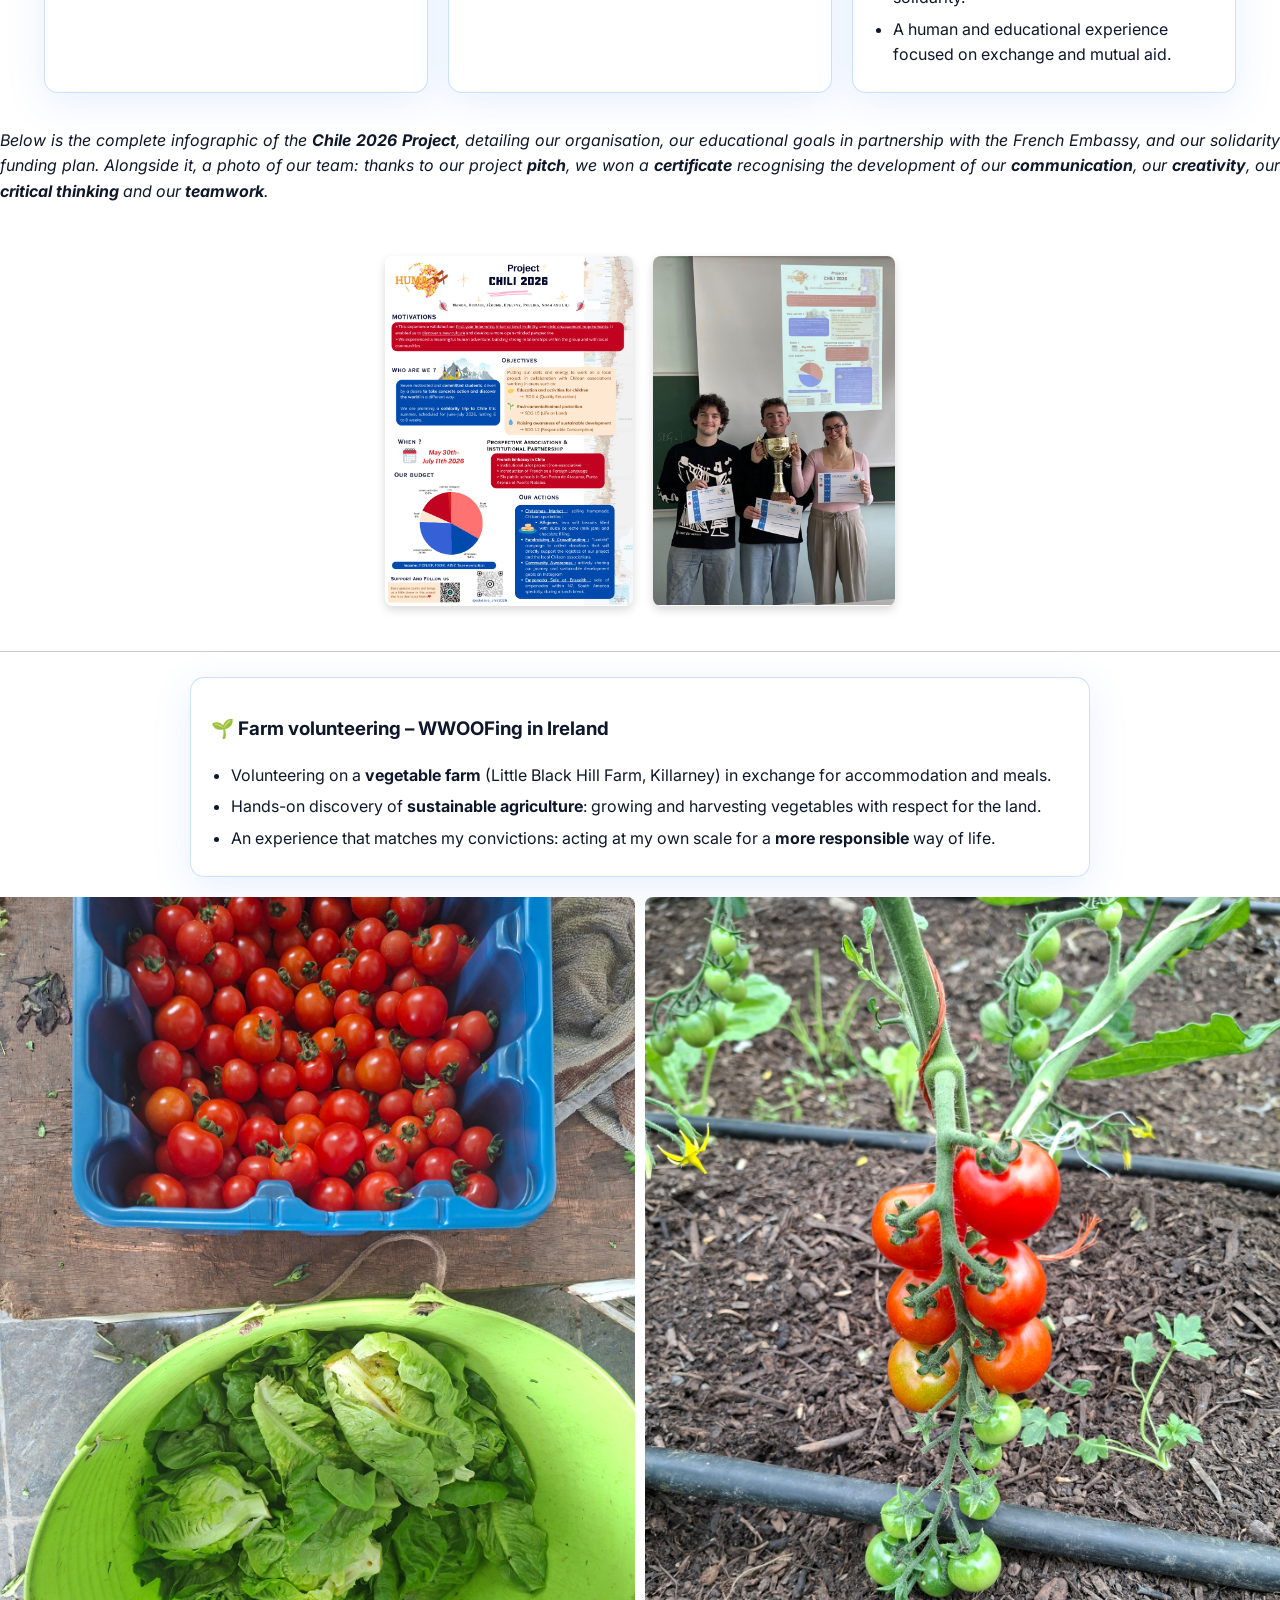
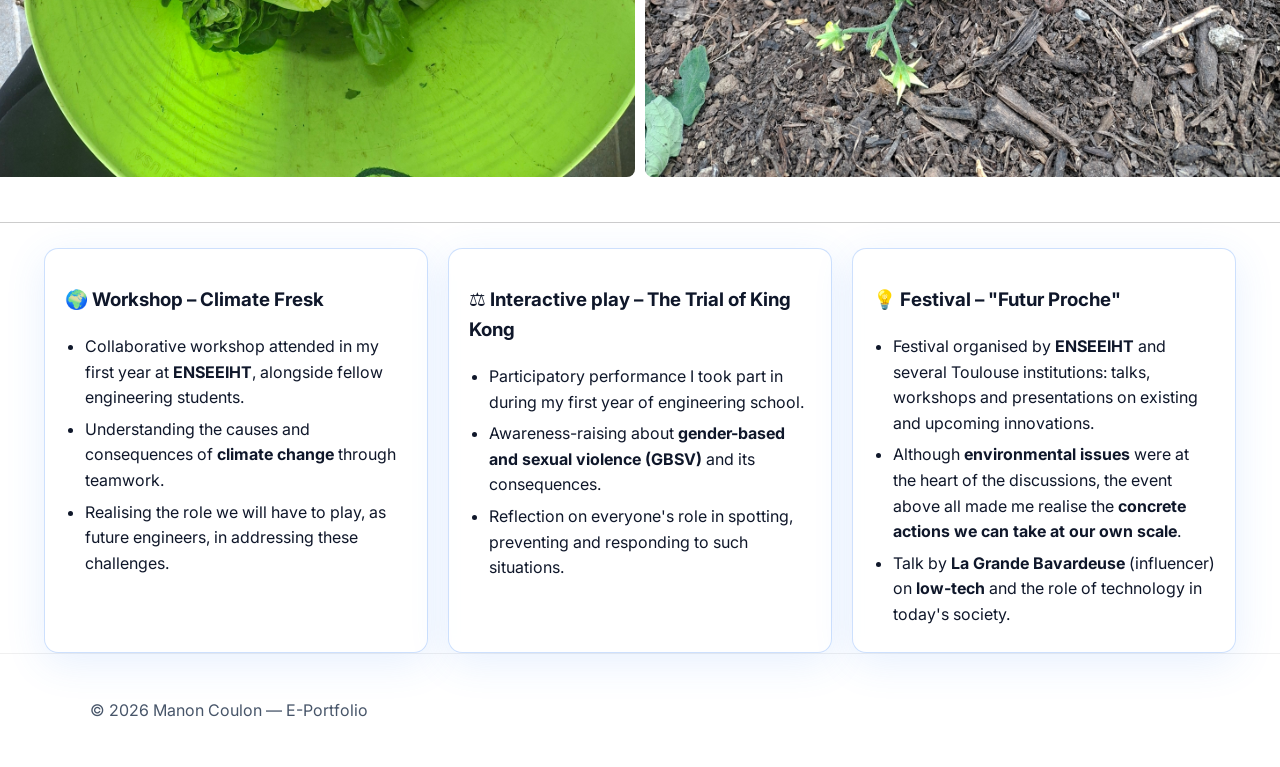
==== commit 342c093f: "Add files via upload" ====
--- a/index.html
+++ b/index.html
@@ -313,13 +313,9 @@
 
 
 
-	<!-- 4. Engagement civique -->
-	<section id="engagement" class="section alt">
-	  <div class="container">
-		<h2 data-i18n="btn.civique">Engagement civique et durable</h2>
-		<p data-i18n='engagement.intro'>Mes actions dans le bénévolat, l'événementiel, le service communautaire et les projets citoyens.</p>
-
 		<div class="engagement-grid" style="display: flex; gap: 20px; flex-wrap: wrap; justify-content: center; align-items: stretch;">
+
+		  <!-- ========== PARTIE 1 : Volontariat et Chili ========== -->
 
 		  <!-- Bloc 1 -->
 		  <div class="engagement-card" style="flex: 0 0 30%; min-width: 280px;">
@@ -329,7 +325,7 @@
 			  <ul style="list-style-type: disc; padding-left: 20px; margin: 0;">
 				<li style="margin-bottom: 6px;" data-i18n="engagement1.description1">Participation à un événement international (ramasseuse de balle).</li>
 				<li style="margin-bottom: 6px;" data-i18n="engagement1.description2">Esprit d’équipe, sens du service, responsabilité.</li>
-				<li style="margin-bottom: 6px;"data-i18n="engagement1.description3">Accueil du public et assistance logistique pendant la compétition.</li>
+				<li style="margin-bottom: 6px;" data-i18n="engagement1.description3">Accueil du public et assistance logistique pendant la compétition.</li>
 			  </ul>
 			</div>
 		  </div>
@@ -345,109 +341,106 @@
 			  <ul style="list-style-type: disc; padding-left: 20px; margin: 0;">
 				<li style="margin-bottom: 6px;" data-i18n="engagement2.description1">Accueil, orientation et accompagnement des spectateurs (français et étrangers).</li>
 				<li style="margin-bottom: 6px;" data-i18n="engagement2.description2">Mise en avant de qualités humaines : diplomatie, écoute, gestion du stress, adaptabilité.</li>
-				<li style="margin-bottom: 6px;"data-i18n="engagement2.description3">Contribution à un événement d’intérêt national et collectif.</li>
-			  </ul>
-			</div>
-		  </div>
-
-		<hr>
-		
+				<li style="margin-bottom: 6px;" data-i18n="engagement2.description3">Contribution à un événement d’intérêt national et collectif.</li>
+			  </ul>
+			</div>
+		  </div>
+
 		  <!-- Bloc 3 -->
 		  <div class="engagement-card" style="flex: 0 0 30%; min-width: 280px;">
 			<div class="card highlight" style="height: 100%;">
 			  <img src="human7.jpeg" alt="Projet solidaire au Chili" style="width: 100%; height: auto; border-radius: 8px; margin-bottom: 10px;">
-
 			  <div style="display: flex; align-items: center; gap: 10px; margin-bottom: 5px;">
 				<img src="chili.jpg" alt="Drapeau du Chili" style="width: 32px; height: 22px; border-radius: 4px;">
 				<h3 data-i18n="engagement3.title" style="margin: 0;">Projet solidaire – Voyage humanitaire au Chili (été 2026)</h3>
 			  </div>
-			  
 			  <ul style="list-style-type: disc; padding-left: 20px; margin: 0;">
 				<li style="margin-bottom: 6px;" data-i18n="engagement3.description1">Projet de voyage solidaire avec le club <strong>Human7</strong> visant à <strong>aider, tutorer et sensibiliser des enfants</strong> dans des écoles ou des orphelinats au Chili.</li>
 				<li style="margin-bottom: 6px;" data-i18n="engagement3.description2">Objectifs : favoriser l’accès à l’éducation, encourager l’ouverture culturelle et renforcer les valeurs de solidarité internationale.</li>
 				<li style="margin-bottom: 6px;" data-i18n="engagement3.description3">Une expérience humaine et éducative centrée sur l’échange et l’entraide.</li>
-			  </ul>	  
-			</div>
-		  </div>
-						<p style="margin-top: 15px; font-style: italic; width: 100%;" data-i18n="engagement3.infographie_intro">
-							Retrouvez ci-dessous l'infographie complète du <strong>Projet Chili 2026</strong>, détaillant notre organisation, nos objectifs pédagogiques en partenariat avec l'Ambassade de France, ainsi que notre plan de financement solidaire. À côté, une photo de notre équipe : grâce à notre <strong>pitch</strong> de présentation du projet, nous avons remporté un <strong>certificat</strong> qui valorise le développement de notre <strong>communication</strong>, de notre <strong>créativité</strong>, de notre <strong>esprit critique</strong> et de notre <strong>travail d'équipe</strong>.
-						</p>
-
-						<div style="width: 100%; margin-top: 15px; display: flex; gap: 20px; flex-wrap: wrap; justify-content: center; align-items: center;">
-						  <img src="Chili_project.png"
-							   alt="Infographie du projet solidaire au Chili"
-							   style="flex: 1 1 400px; max-width: 600px; width: 100%; height: auto; border-radius: 8px; box-shadow: 0 4px 10px rgba(0,0,0,0.15);">
-						  <img src="chili_pitch.jpg"
-							   alt="Mon équipe et le certificat remporté pour notre pitch"
-							   style="flex: 1 1 300px; max-width: 400px; width: 100%; height: auto; border-radius: 8px; box-shadow: 0 4px 10px rgba(0,0,0,0.15);">
-						</div>
-
-		<hr>
-		
-				  <!-- Bloc 7 : Woofing (texte) -->
-				  <div class="engagement-card" style="flex: 0 0 30%; min-width: 280px;">
-					<div class="card highlight" style="height: 100%;">
-					  <h3 data-i18n="engagement7.title">🌱 Bénévolat agricole – Woofing en Irlande</h3>
-					  <ul style="list-style-type: disc; padding-left: 20px; margin: 0;">
-						<li style="margin-bottom: 6px;" data-i18n="engagement7.description1">Volontariat dans une <strong>ferme maraîchère</strong> (Little Black Hill Farm, Killarney), en échange du logement et des repas.</li>
-						<li style="margin-bottom: 6px;" data-i18n="engagement7.description2">Découverte concrète de l'<strong>agriculture durable</strong> : cultiver et récolter des légumes dans le respect de la terre.</li>
-						<li style="margin-bottom: 6px;" data-i18n="engagement7.description3">Une expérience qui rejoint mes convictions : agir à mon échelle pour un mode de vie <strong>plus responsable</strong>.</li>
-					  </ul>
-					</div>
-				  </div>
-
-				  <!-- Bloc 7 : Woofing (photos, hors de la carte) -->
-				  <div class="photos" style="flex: 0 0 100%; display: flex; gap: 10px; flex-wrap: wrap; justify-content: center;">
-					<img src="Irlande2.jpg" alt="Woofing – photo 1" style="flex: 1 1 22%; min-width: 140px; max-width: 280px; aspect-ratio: 4 / 3; object-fit: cover; border-radius: 8px;">
-					<img src="Irlande5.jpg" alt="Woofing – photo 2" style="flex: 1 1 22%; min-width: 140px; max-width: 280px; aspect-ratio: 4 / 3; object-fit: cover; border-radius: 8px;">
-					<img src="Irlande6.jpg" alt="Woofing – photo 3" style="flex: 1 1 22%; min-width: 140px; max-width: 280px; aspect-ratio: 4 / 3; object-fit: cover; border-radius: 8px;">
-					<img src="Irlande7.jpg" alt="Woofing – photo 4" style="flex: 1 1 22%; min-width: 140px; max-width: 280px; aspect-ratio: 4 / 3; object-fit: cover; border-radius: 8px;">
-				  </div>
-
-		<hr>
-		
-		   		  <!-- Bloc 4 : Fresque du Climat -->
-				  <div class="engagement-card" style="flex: 0 0 30%; min-width: 280px;">
-					<div class="card highlight" style="height: 100%;">
-					  <h3 data-i18n="engagement4.title">🌍 Atelier – La Fresque du Climat</h3>
-					  <ul style="list-style-type: disc; padding-left: 20px; margin: 0;">
-						<li style="margin-bottom: 6px;" data-i18n="engagement4.description1">Atelier collaboratif suivi dès ma première année à l'<strong>ENSEEIHT</strong>, avec d'autres élèves-ingénieurs.</li>
-						<li style="margin-bottom: 6px;" data-i18n="engagement4.description2">Compréhension des causes et des conséquences du <strong>dérèglement climatique</strong> à travers un travail de groupe.</li>
-						<li style="margin-bottom: 6px;" data-i18n="engagement4.description3">Prise de conscience du rôle que nous aurons à jouer, en tant que futurs ingénieurs, face à ces enjeux.</li>
-					  </ul>
-					</div>
-				  </div>
-
-				  <!-- Bloc 5 : Le Procès de King Kong -->
-				  <div class="engagement-card" style="flex: 0 0 30%; min-width: 280px;">
-					<div class="card highlight" style="height: 100%;">
-					  <h3 data-i18n="engagement5.title">⚖️ Pièce interactive – Le Procès de King Kong</h3>
-					  <ul style="list-style-type: disc; padding-left: 20px; margin: 0;">
-						<li style="margin-bottom: 6px;" data-i18n="engagement5.description1">Spectacle participatif auquel j'ai pris part en première année d'école d'ingénieurs.</li>
-						<li style="margin-bottom: 6px;" data-i18n="engagement5.description2">Sensibilisation aux <strong>violences sexistes et sexuelles (VSS)</strong> et à leurs conséquences.</li>
-						<li style="margin-bottom: 6px;" data-i18n="engagement5.description3">Réflexion sur le rôle de chacun pour repérer, prévenir et réagir face à ces situations.</li>
-					  </ul>
-					</div>
-				  </div>
-
-				  <!-- Bloc 6 : Festival Futur Proche -->
-				  <div class="engagement-card" style="flex: 0 0 30%; min-width: 280px;">
-					<div class="card highlight" style="height: 100%;">
-					  <h3 data-i18n="engagement6.title">💡 Festival – « Futur Proche »</h3>
-					  <ul style="list-style-type: disc; padding-left: 20px; margin: 0;">
-						<li style="margin-bottom: 6px;" data-i18n="engagement6.description1">Festival organisé par l'<strong>ENSEEIHT</strong> et plusieurs établissements toulousains : conférences, ateliers et présentations autour des innovations existantes et à venir.</li>
-						<li style="margin-bottom: 6px;" data-i18n="engagement6.description2">Si les <strong>enjeux écologiques</strong> étaient au cœur des échanges, l'événement m'a surtout fait réaliser les <strong>gestes concrets que l'on peut adopter à notre échelle</strong>.</li>
-						<li style="margin-bottom: 6px;" data-i18n="engagement6.description3">Conférence de <strong>La Grande Bavardeuse</strong> (influenceuse) sur les <strong>low-techs</strong> et sur la place de la technique dans notre société actuelle.</li>
-					  </ul>
-					</div>
-				  </div>
-
-		</div>
-	  </div>
-	</section>
-
-
-
+			  </ul>
+			</div>
+		  </div>
+
+		  <!-- Texte + affiche et photo pitch (même hauteur) -->
+		  <p style="margin-top: 15px; font-style: italic; width: 100%;" data-i18n="engagement3.infographie_intro">
+			Retrouvez ci-dessous l'infographie complète du <strong>Projet Chili 2026</strong>, détaillant notre organisation, nos objectifs pédagogiques en partenariat avec l'Ambassade de France, ainsi que notre plan de financement solidaire. À côté, une photo de notre équipe : grâce à notre <strong>pitch</strong> de présentation du projet, nous avons remporté un <strong>certificat</strong> qui valorise le développement de notre <strong>communication</strong>, de notre <strong>créativité</strong>, de notre <strong>esprit critique</strong> et de notre <strong>travail d'équipe</strong>.
+		  </p>
+
+		  <div style="width: 100%; margin-top: 15px; display: flex; gap: 20px; flex-wrap: wrap; justify-content: center; align-items: center;">
+			<img src="Chili_project.png"
+				 alt="Infographie du projet solidaire au Chili"
+				 style="height: 350px; width: auto; max-width: 100%; object-fit: contain; border-radius: 8px; box-shadow: 0 4px 10px rgba(0,0,0,0.15);">
+			<img src="chili_pitch.jpg"
+				 alt="Mon équipe et le certificat remporté pour notre pitch"
+				 style="height: 350px; width: auto; max-width: 100%; object-fit: contain; border-radius: 8px; box-shadow: 0 4px 10px rgba(0,0,0,0.15);">
+		  </div>
+
+		  <hr style="flex: 0 0 100%; width: 100%; border: none; border-top: 1px solid rgba(128,128,128,0.4); margin: 25px 0 5px 0;">
+
+		  <!-- ========== PARTIE 2 : Woofing ========== -->
+
+		  <!-- Bloc 7 : Woofing (texte) -->
+		  <div class="engagement-card" style="flex: 0 0 100%; max-width: 900px;">
+			<div class="card highlight" style="height: 100%;">
+			  <h3 data-i18n="engagement7.title">🌱 Bénévolat agricole – Woofing en Irlande</h3>
+			  <ul style="list-style-type: disc; padding-left: 20px; margin: 0;">
+				<li style="margin-bottom: 6px;" data-i18n="engagement7.description1">Volontariat dans une <strong>ferme maraîchère</strong> (Little Black Hill Farm, Killarney), en échange du logement et des repas.</li>
+				<li style="margin-bottom: 6px;" data-i18n="engagement7.description2">Découverte concrète de l'<strong>agriculture durable</strong> : cultiver et récolter des légumes dans le respect de la terre.</li>
+				<li style="margin-bottom: 6px;" data-i18n="engagement7.description3">Une expérience qui rejoint mes convictions : agir à mon échelle pour un mode de vie <strong>plus responsable</strong>.</li>
+			  </ul>
+			</div>
+		  </div>
+
+		  <!-- Bloc 7 : Woofing (photos entières, hors de la carte) -->
+		  <div class="photos" style="flex: 0 0 100%; display: flex; gap: 10px; flex-wrap: wrap; justify-content: center; align-items: center;">
+			<img src="Irlande2.jpg" alt="Woofing – photo 1" style="flex: 0 1 22%; min-width: 140px; height: auto; border-radius: 8px;">
+			<img src="Irlande5.jpg" alt="Woofing – photo 2" style="flex: 0 1 22%; min-width: 140px; height: auto; border-radius: 8px;">
+			<img src="Irlande6.jpg" alt="Woofing – photo 3" style="flex: 0 1 22%; min-width: 140px; height: auto; border-radius: 8px;">
+			<img src="Irlande7.jpg" alt="Woofing – photo 4" style="flex: 0 1 22%; min-width: 140px; height: auto; border-radius: 8px;">
+		  </div>
+
+		  <hr style="flex: 0 0 100%; width: 100%; border: none; border-top: 1px solid rgba(128,128,128,0.4); margin: 25px 0 5px 0;">
+
+		  <!-- ========== PARTIE 3 : Sensibilisation ========== -->
+
+		  <!-- Bloc 4 : Fresque du Climat -->
+		  <div class="engagement-card" style="flex: 0 0 30%; min-width: 280px;">
+			<div class="card highlight" style="height: 100%;">
+			  <h3 data-i18n="engagement4.title">🌍 Atelier – La Fresque du Climat</h3>
+			  <ul style="list-style-type: disc; padding-left: 20px; margin: 0;">
+				<li style="margin-bottom: 6px;" data-i18n="engagement4.description1">Atelier collaboratif suivi dès ma première année à l'<strong>ENSEEIHT</strong>, avec d'autres élèves-ingénieurs.</li>
+				<li style="margin-bottom: 6px;" data-i18n="engagement4.description2">Compréhension des causes et des conséquences du <strong>dérèglement climatique</strong> à travers un travail de groupe.</li>
+				<li style="margin-bottom: 6px;" data-i18n="engagement4.description3">Prise de conscience du rôle que nous aurons à jouer, en tant que futurs ingénieurs, face à ces enjeux.</li>
+			  </ul>
+			</div>
+		  </div>
+
+		  <!-- Bloc 5 : Le Procès de King Kong -->
+		  <div class="engagement-card" style="flex: 0 0 30%; min-width: 280px;">
+			<div class="card highlight" style="height: 100%;">
+			  <h3 data-i18n="engagement5.title">⚖️ Pièce interactive – Le Procès de King Kong</h3>
+			  <ul style="list-style-type: disc; padding-left: 20px; margin: 0;">
+				<li style="margin-bottom: 6px;" data-i18n="engagement5.description1">Spectacle participatif auquel j'ai pris part en première année d'école d'ingénieurs.</li>
+				<li style="margin-bottom: 6px;" data-i18n="engagement5.description2">Sensibilisation aux <strong>violences sexistes et sexuelles (VSS)</strong> et à leurs conséquences.</li>
+				<li style="margin-bottom: 6px;" data-i18n="engagement5.description3">Réflexion sur le rôle de chacun pour repérer, prévenir et réagir face à ces situations.</li>
+			  </ul>
+			</div>
+		  </div>
+
+		  <!-- Bloc 6 : Festival Futur Proche -->
+		  <div class="engagement-card" style="flex: 0 0 30%; min-width: 280px;">
+			<div class="card highlight" style="height: 100%;">
+			  <h3 data-i18n="engagement6.title">💡 Festival – « Futur Proche »</h3>
+			  <ul style="list-style-type: disc; padding-left: 20px; margin: 0;">
+				<li style="margin-bottom: 6px;" data-i18n="engagement6.description1">Festival organisé par l'<strong>ENSEEIHT</strong> et plusieurs établissements toulousains : conférences, ateliers et présentations autour des innovations existantes et à venir.</li>
+				<li style="margin-bottom: 6px;" data-i18n="engagement6.description2">Si les <strong>enjeux écologiques</strong> étaient au cœur des échanges, l'événement m'a surtout fait réaliser les <strong>gestes concrets que l'on peut adopter à notre échelle</strong>.</li>
+				<li style="margin-bottom: 6px;" data-i18n="engagement6.description3">Conférence de <strong>La Grande Bavardeuse</strong> (influenceuse) sur les <strong>low-techs</strong> et sur la place de la technique dans notre société actuelle.</li>
+			  </ul>
+			</div>
+		  </div>
+
+		</div>
 
 <!-- 5. Sports & Activités -->
 <section id="sports" class="section alt">
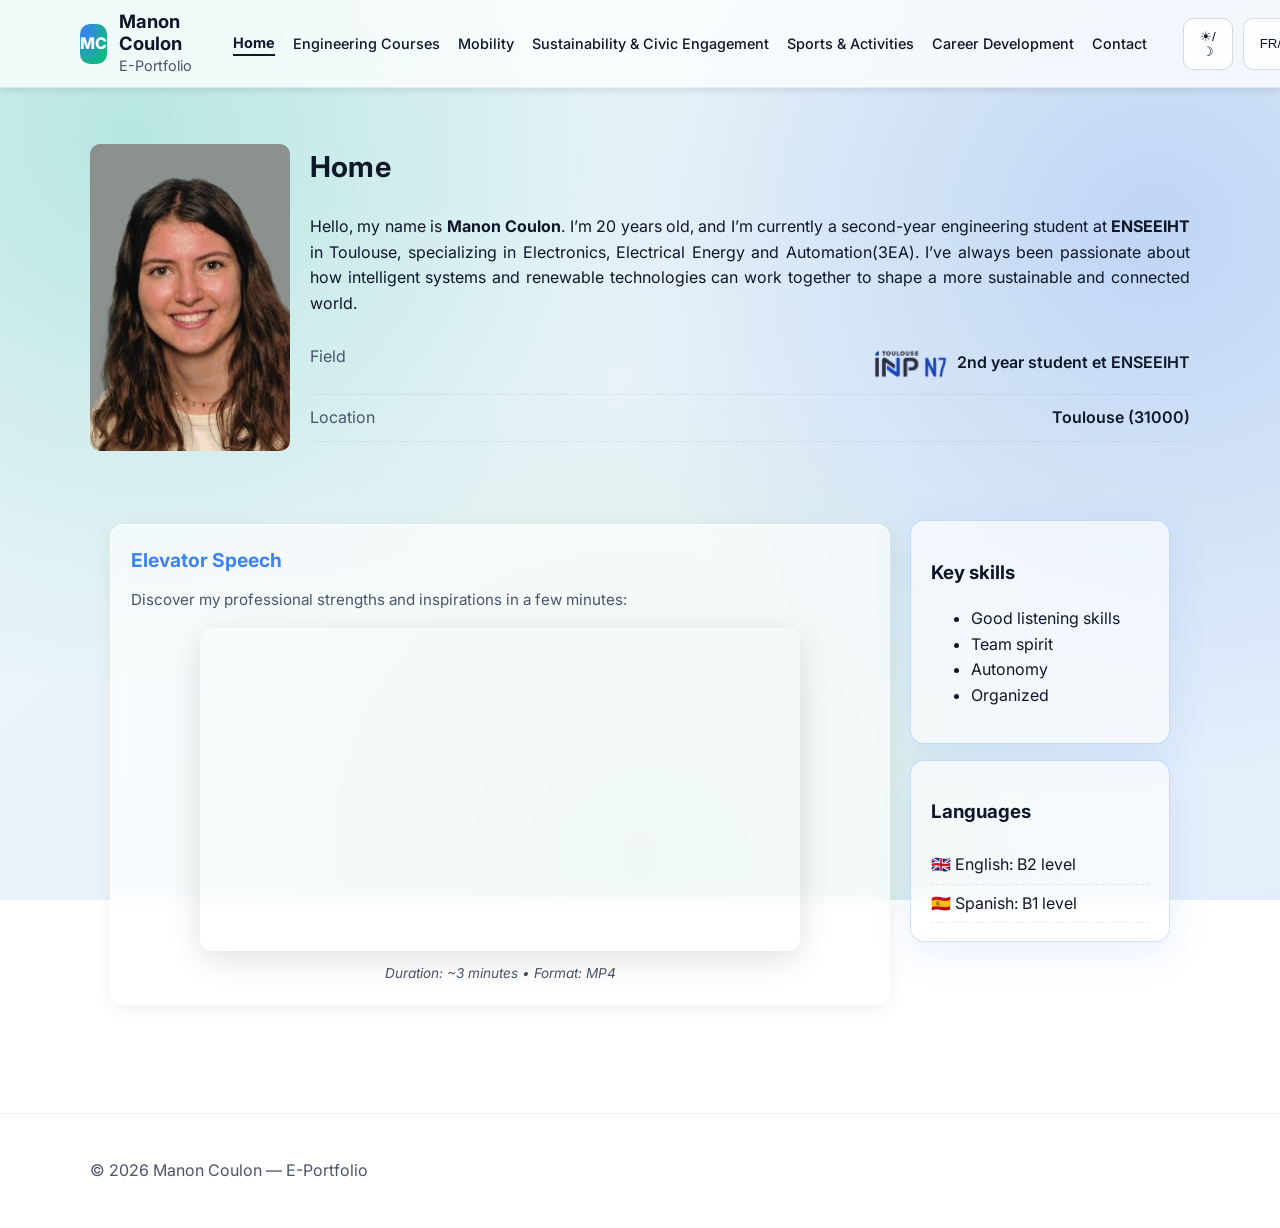
==== commit bc271c82: "Add files via upload" ====
--- a/index.html
+++ b/index.html
@@ -313,7 +313,13 @@
 
 
 
-		<div class="engagement-grid" style="display: flex; gap: 20px; flex-wrap: wrap; justify-content: center; align-items: stretch;">
+	<!-- 4. Engagement civique -->
+	<section id="engagement" class="section alt">
+	  <div class="container">
+		<h2 data-i18n="btn.civique">Engagement civique et durable</h2>
+		<p data-i18n='engagement.intro'>Mes actions dans le bénévolat, l'événementiel, le service communautaire et les projets citoyens.</p>
+
+				<div class="engagement-grid" style="display: flex; gap: 20px; flex-wrap: wrap; justify-content: center; align-items: stretch;">
 
 		  <!-- ========== PARTIE 1 : Volontariat et Chili ========== -->
 
@@ -392,12 +398,12 @@
 			</div>
 		  </div>
 
-		  <!-- Bloc 7 : Woofing (photos entières, hors de la carte) -->
-		  <div class="photos" style="flex: 0 0 100%; display: flex; gap: 10px; flex-wrap: wrap; justify-content: center; align-items: center;">
-			<img src="Irlande2.jpg" alt="Woofing – photo 1" style="flex: 0 1 22%; min-width: 140px; height: auto; border-radius: 8px;">
-			<img src="Irlande5.jpg" alt="Woofing – photo 2" style="flex: 0 1 22%; min-width: 140px; height: auto; border-radius: 8px;">
-			<img src="Irlande6.jpg" alt="Woofing – photo 3" style="flex: 0 1 22%; min-width: 140px; height: auto; border-radius: 8px;">
-			<img src="Irlande7.jpg" alt="Woofing – photo 4" style="flex: 0 1 22%; min-width: 140px; height: auto; border-radius: 8px;">
+		  <!-- Bloc 7 : Woofing (photos) -->
+		  <div class="photos" style="flex: 0 0 100%; display: flex; gap: 10px; flex-wrap: wrap;">
+			<img src="Irlande2.jpg" alt="Woofing – photo 1" style="flex: 1 1 22%; min-width: 140px; width: 22%; height: auto; border-radius: 8px; object-fit: cover;">
+			<img src="Irlande5.jpg" alt="Woofing – photo 2" style="flex: 1 1 22%; min-width: 140px; width: 22%; height: auto; border-radius: 8px; object-fit: cover;">
+			<img src="Irlande6.jpg" alt="Woofing – photo 3" style="flex: 1 1 22%; min-width: 140px; width: 22%; height: auto; border-radius: 8px; object-fit: cover;">
+			<img src="Irlande7.jpg" alt="Woofing – photo 4" style="flex: 1 1 22%; min-width: 140px; width: 22%; height: auto; border-radius: 8px; object-fit: cover;">
 		  </div>
 
 		  <hr style="flex: 0 0 100%; width: 100%; border: none; border-top: 1px solid rgba(128,128,128,0.4); margin: 25px 0 5px 0;">
@@ -441,6 +447,11 @@
 		  </div>
 
 		</div>
+	  </div>
+	</section>
+
+
+
 
 <!-- 5. Sports & Activités -->
 <section id="sports" class="section alt">
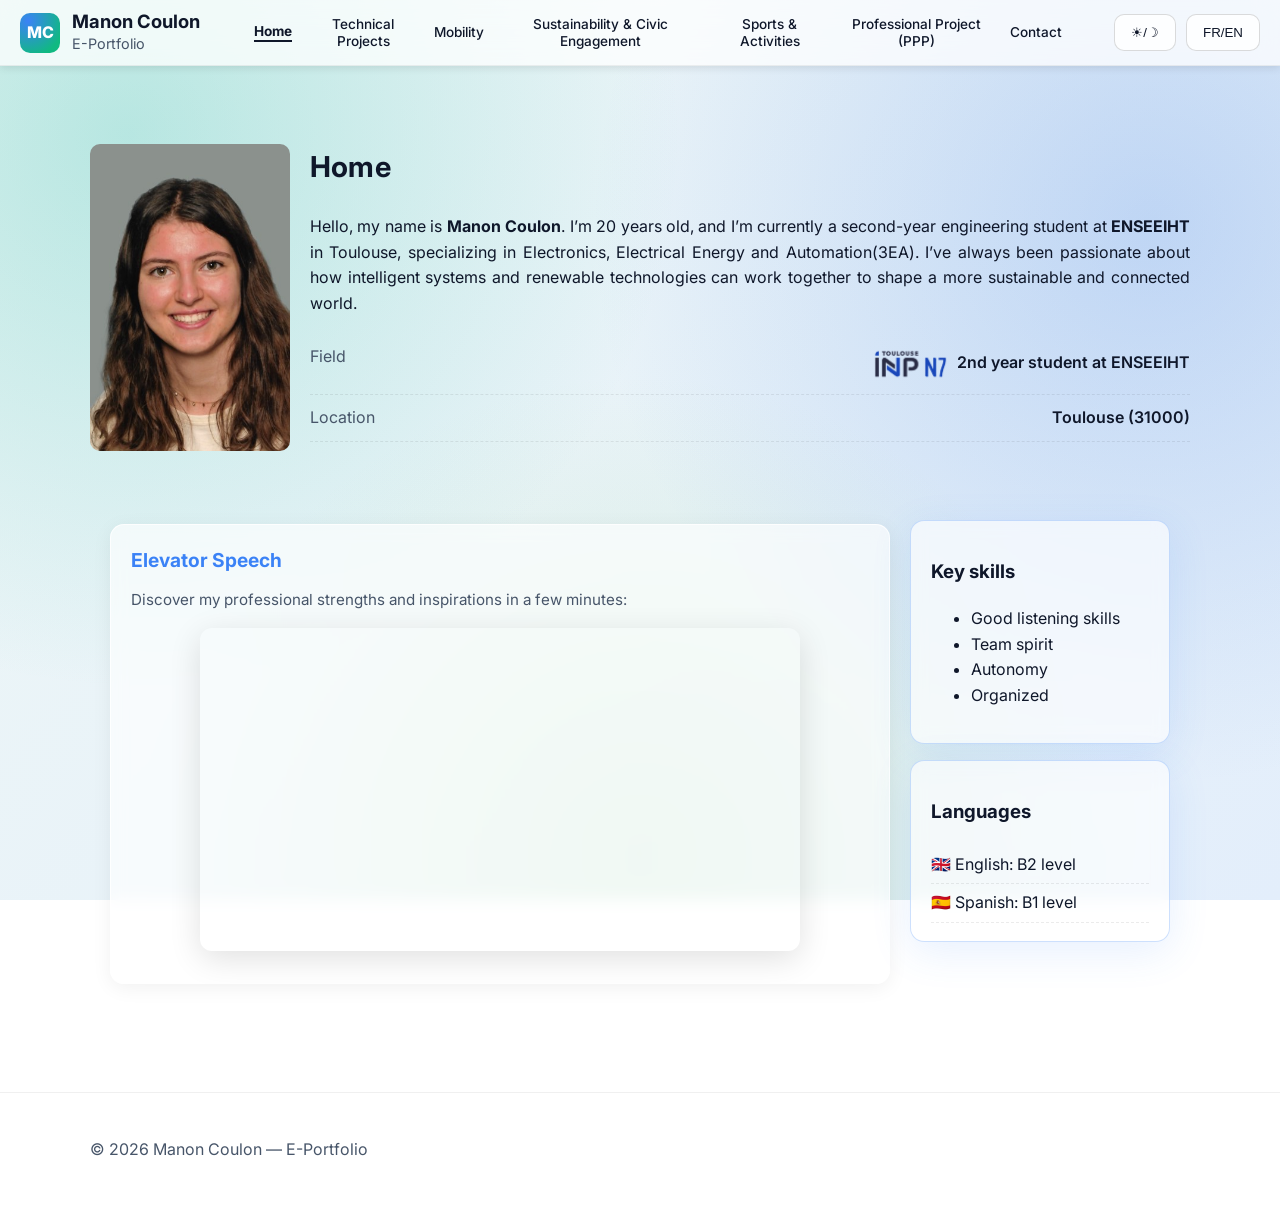
==== commit eeb380c1: "Add files via upload" ====
--- a/index.html
+++ b/index.html
@@ -61,7 +61,7 @@
 		  max-width: 100%;  /* empêche la limite centrale */
 		  margin: 0;
 		  width: 100vw;     /* prend toute la largeur visible */
-		  gap: 1rem
+		  gap: 1rem;
 		  padding: 0 20px; /* Réduit un peu les 80px pour gagner de la place */
 		  box-sizing: border-box;
 		  }
@@ -74,13 +74,15 @@
 			align-items: center;
 			margin: 0 20px;        /* Ajoute une marge entre la nav et le logo/boutons */
 		}
-
+		
 		.nav a {
-			text-decoration: none;
-			color: inherit;
-			white-space: nowrap;   /* Empêche les liens de passer sur deux lignes */
-			font-size: 0.9rem;     /* Optionnel : réduit légèrement la taille si ça déborde */
-		} 
+		  text-decoration: none;
+		  color: inherit;
+		  white-space: normal;
+		  text-align: center;
+		  line-height: 1.2;
+		  font-size: 0.85rem;
+		}
 		section {
 		  scroll-margin-top: 80px; /* hauteur du header fixe */
 }
@@ -99,13 +101,13 @@
         </div>
       </div>
       <nav class="nav">
-        <a href="#accueil" data-i18n="btn.accueil">Accueil</a>
-		<a href="#ingenierie" data-i18n="btn.ingenierie">Cours d'ingénierie</a>
+        <a href="#accueil" data-i18n="btn.accueil">Accueil</a>		
+		<a href="#ingenierie" data-i18n="btn.ingenierie">Projets techniques</a>
 		<a href="#mobilite" data-i18n="btn.mob">Mobilité</a>
 		<a href="#engagement" data-i18n="btn.civique">Engagement civique et durable</a>
 		<a href="#sports" data-i18n="btn.sport">Sports & Activités</a>
-		<a href="#carrière" data-i18n="btn.dev">Développement de carrière</a>
-		<a href="#contact"data-i18n="btn.contact">Contact</a>
+		<a href="#ppp" data-i18n="btn.ppp">Projet professionnel (PPP)</a>
+		<a href="#contact" data-i18n="btn.contact">Contact</a>
       </nav>
       <div class="toggles">
           <button id="theme-toggle" class="btn" type="button" aria-label="Basculer thème" data-i18n-attr="aria-label:aria.themeToggle">☀/☽</button>
@@ -135,7 +137,7 @@
 			  <h2 data-i18n="sections.accueil">Accueil</h2>
 			  <p>
 				<span data-i18n="accueil.intro1">Bonjour, je suis</span> <strong>Manon Coulon</strong>.
-				<span data-i18n="accueil.intro2">Agée de 20 ans, je suis actuellement étudiante en deuxième année d'ingénierie à l'<strong>ENSEEIHT</strong> à Toulouse, avec une spécialisation en électronique, énergie électrique et automatisation(3EA). J'ai toujours été passionnée par la manière dont les systèmes intelligents et les technologies renouvelables peuvent fonctionner ensemble pour façonner un monde plus durable et plus connecté.</span>
+				<span data-i18n="accueil.intro2">Agée de 20 ans, je suis actuellement étudiante en deuxième année d'ingénierie à l'<strong>ENSEEIHT</strong> à Toulouse, avec une spécialisation en électronique, énergie électrique et automatisation (3EA). J'ai toujours été passionnée par la manière dont les systèmes intelligents et les technologies renouvelables peuvent fonctionner ensemble pour façonner un monde plus durable et plus connecté.
 			  </p>
 			  <ul class="quick-facts">
 				<li>
@@ -172,9 +174,6 @@
 						  allowfullscreen>
 				  </iframe>
 				</div>
-				
-				
-				<p class="video-note" data-i18n="elevator.note">Durée : ~3 minutes • Format : MP4</p>
 			  </div>
 			</div>
 
@@ -209,23 +208,23 @@
 	<!-- 2. Cours d'ingénierie -->
 	<section id="ingenierie" class="section alt">
 	  <div class="container">
-		<h2 data-i18n="btn.ingenierie">Cours d'ingénierie</h2>
+		<h2 data-i18n="btn.ingenierie">Projets techniques</h2>
 
 		<div class="ingenierie-grid" style="display: block; gap: 20px;">
 		  
 		  <!-- Bloc 1 -->
-		  <div class="ingenierie-card" style="width: 100%; margin-bottom: 20px;">
-			<div class="card highlight">
-			  <img src="Atos.jpg" alt="Stage de 3ème 2020" 
-				style="display: block; width: 70%; max-width: 400px; height: auto; border-radius: 8px; margin: 0 auto 10px auto;">
- 			  <h3 data-i18n='exp.stage3.title'>Stage de 3ème (2020)</h3>
-			  <p data-i18n="exp.stage3.description">
-				Lors de cette première immersion dans le monde professionnel, j’ai découvert les différents métiers et l’environnement de travail au sein d’une entreprise technologique. J’ai pu observer plusieurs domaines d’activité tels que l’<strong>ingénierie</strong>, le <strong>contrôle qualité</strong>, les <strong>méthodes</strong>, la <strong>production</strong> et la <strong>logistique</strong>. J’ai également été initiée à divers outils professionnels, notamment le logiciel SAP, la conception assistée par ordinateur (Pro-Engineer). <br>
-				Cette expérience m’a aidé à développer des qualités essentielles en milieu professionnel comme <strong>l’écoute, la rigueur, la curiosité, la capacité d’adaptation et le travail en équipe.</strong>
-			  </p>
-			</div>
-		  </div>
-		  
+		  	<div class="card highlight" style="margin: 20px 0; display: flex; gap: 20px; flex-wrap: wrap; align-items: center;">
+			  <div style="flex: 1 1 280px; max-width: 400px;">
+				<img src="Atos.jpg" alt="Stage de 3ème 2020" style="width: 100%; height: auto; border-radius: 8px;">
+			  </div>
+			  <div style="flex: 2 1 320px;">
+				  <h3 data-i18n='exp.stage3.title'>Stage de 3ème (2020)</h3>
+					  <p data-i18n="exp.stage3.description">
+						Lors de cette première immersion dans le monde professionnel, j’ai découvert les différents métiers et l’environnement de travail au sein d’une entreprise technologique. J’ai pu observer plusieurs domaines d’activité tels que l’<strong>ingénierie</strong>, le <strong>contrôle qualité</strong>, les <strong>méthodes</strong>, la <strong>production</strong> et la <strong>logistique</strong>. J’ai également été initiée à divers outils professionnels, notamment le logiciel SAP, la conception assistée par ordinateur (Pro-Engineer). <br>
+						Cette expérience m’a aidée à développer des qualités essentielles en milieu professionnel comme <strong>l’écoute, la rigueur, la curiosité, la capacité d’adaptation et le travail en équipe.</strong>
+					  </p>
+			  </div>
+			</div>
 		  <!-- Bloc 2 -->
 		  <div class="ingenierie-card" style="width: 100%; margin-bottom: 20px;">
 			<div class="card highlight">
@@ -264,6 +263,21 @@
 
 			</div>
 		   </div>
+		   
+		   	<!-- 3. Journée d'entrepreneuriat : induXion -->
+			<div class="card highlight" style="margin: 20px 0; display: flex; gap: 20px; flex-wrap: wrap; align-items: center;">
+			  <div style="flex: 1 1 280px; max-width: 400px;">
+				<img src="induXion.jpg" alt="Projet induXion – notre équipe et le certificat" style="width: 100%; height: auto; border-radius: 8px;">
+			  </div>
+			  <div style="flex: 2 1 320px;">
+				<h3 data-i18n="carriere.induxion.title">Journée d'entrepreneuriat – Projet « induXion »</h3>
+				<ul style="list-style-type: disc; padding-left: 20px; margin: 0;">
+				  <li style="margin-bottom: 6px;" data-i18n="carriere.induxion.description1">Journée dédiée à l'entrepreneuriat, avec pour objectif de créer un <strong>projet concret</strong> répondant à un <strong>problème du quotidien</strong>.</li>
+				  <li style="margin-bottom: 6px;" data-i18n="carriere.induxion.description2">Notre idée, <strong>induXion</strong> : une <strong>plaque à induction</strong> qui prolonge la plaque existante des étudiants, souvent trop petite pour cuisiner confortablement.</li>
+				  <li style="margin-bottom: 6px;" data-i18n="carriere.induxion.description3">Avec mon équipe, grâce à notre <strong>pitch</strong> de présentation du projet, nous avons remporté un <strong>certificat</strong> qui valorise le développement de notre <strong>communication</strong>, de notre <strong>créativité</strong>, de notre <strong>esprit critique</strong> et de notre <strong>travail d'équipe</strong>.</li>
+				</ul>
+			  </div>
+			</div>
 		</div>
 	  </div>
 	</section>
@@ -352,40 +366,42 @@
 			</div>
 		  </div>
 
-		  <!-- Bloc 3 -->
-		  <div class="engagement-card" style="flex: 0 0 30%; min-width: 280px;">
-			<div class="card highlight" style="height: 100%;">
-			  <img src="human7.jpeg" alt="Projet solidaire au Chili" style="width: 100%; height: auto; border-radius: 8px; margin-bottom: 10px;">
-			  <div style="display: flex; align-items: center; gap: 10px; margin-bottom: 5px;">
-				<img src="chili.jpg" alt="Drapeau du Chili" style="width: 32px; height: 22px; border-radius: 4px;">
-				<h3 data-i18n="engagement3.title" style="margin: 0;">Projet solidaire – Voyage humanitaire au Chili (été 2026)</h3>
-			  </div>
-			  <ul style="list-style-type: disc; padding-left: 20px; margin: 0;">
-				<li style="margin-bottom: 6px;" data-i18n="engagement3.description1">Projet de voyage solidaire avec le club <strong>Human7</strong> visant à <strong>aider, tutorer et sensibiliser des enfants</strong> dans des écoles ou des orphelinats au Chili.</li>
-				<li style="margin-bottom: 6px;" data-i18n="engagement3.description2">Objectifs : favoriser l’accès à l’éducation, encourager l’ouverture culturelle et renforcer les valeurs de solidarité internationale.</li>
-				<li style="margin-bottom: 6px;" data-i18n="engagement3.description3">Une expérience humaine et éducative centrée sur l’échange et l’entraide.</li>
-			  </ul>
-			</div>
-		  </div>
-
-		  <!-- Texte + affiche et photo pitch (même hauteur) -->
-		  <p style="margin-top: 15px; font-style: italic; width: 100%;" data-i18n="engagement3.infographie_intro">
-			Retrouvez ci-dessous l'infographie complète du <strong>Projet Chili 2026</strong>, détaillant notre organisation, nos objectifs pédagogiques en partenariat avec l'Ambassade de France, ainsi que notre plan de financement solidaire. À côté, une photo de notre équipe : grâce à notre <strong>pitch</strong> de présentation du projet, nous avons remporté un <strong>certificat</strong> qui valorise le développement de notre <strong>communication</strong>, de notre <strong>créativité</strong>, de notre <strong>esprit critique</strong> et de notre <strong>travail d'équipe</strong>.
-		  </p>
-
-		  <div style="width: 100%; margin-top: 15px; display: flex; gap: 20px; flex-wrap: wrap; justify-content: center; align-items: center;">
+		<hr style="flex: 0 0 100%; width: 100%; border: none; border-top: 1px solid rgba(128,128,128,0.4); margin: 25px 0 5px 0;">
+
+
+		  <!-- Bloc 3 : Chili (carte + affiche + photo pitch sur la même ligne) -->
+		  <div style="flex: 0 0 100%; display: flex; gap: 20px; flex-wrap: wrap; justify-content: center; align-items: center;">
+
+			<!-- Carte Human7 -->
+			<div class="engagement-card" style="flex: 1 1 280px; max-width: 380px; align-self: stretch;">
+			  <div class="card highlight" style="height: 100%;">
+				<img src="human7.jpeg" alt="Projet solidaire au Chili" style="width: 100%; height: auto; border-radius: 8px; margin-bottom: 10px;">
+				<div style="display: flex; align-items: center; gap: 10px; margin-bottom: 5px;">
+				  <img src="chili.jpg" alt="Drapeau du Chili" style="width: 32px; height: 22px; border-radius: 4px;">
+				  <h3 data-i18n="engagement3.title" style="margin: 0;">Projet solidaire – Voyage humanitaire au Chili (été 2026)</h3>
+				</div>
+				<ul style="list-style-type: disc; padding-left: 20px; margin: 0;">
+				  <li style="margin-bottom: 6px;" data-i18n="engagement3.description1">Projet de voyage solidaire avec le club <strong>Human7</strong> visant à <strong>aider, tutorer et sensibiliser des enfants</strong> dans des écoles ou des orphelinats au Chili.</li>
+				  <li style="margin-bottom: 6px;" data-i18n="engagement3.description2">Objectifs : favoriser l’accès à l’éducation, encourager l’ouverture culturelle et renforcer les valeurs de solidarité internationale.</li>
+				  <li style="margin-bottom: 6px;" data-i18n="engagement3.description3">Une expérience humaine et éducative centrée sur l’échange et l’entraide.</li>
+				</ul>
+			  </div>
+			</div>
+
+			<!-- Affiche -->
 			<img src="Chili_project.png"
 				 alt="Infographie du projet solidaire au Chili"
-				 style="height: 350px; width: auto; max-width: 100%; object-fit: contain; border-radius: 8px; box-shadow: 0 4px 10px rgba(0,0,0,0.15);">
+				 style="flex: 1 1 280px; max-width: 380px; height: auto; border-radius: 8px; box-shadow: 0 4px 10px rgba(0,0,0,0.15);">
+
+			<!-- Photo pitch -->
 			<img src="chili_pitch.jpg"
 				 alt="Mon équipe et le certificat remporté pour notre pitch"
-				 style="height: 350px; width: auto; max-width: 100%; object-fit: contain; border-radius: 8px; box-shadow: 0 4px 10px rgba(0,0,0,0.15);">
+				 style="flex: 1 1 280px; max-width: 380px; height: auto; border-radius: 8px; box-shadow: 0 4px 10px rgba(0,0,0,0.15);">
 		  </div>
 
 		  <hr style="flex: 0 0 100%; width: 100%; border: none; border-top: 1px solid rgba(128,128,128,0.4); margin: 25px 0 5px 0;">
-
-		  <!-- ========== PARTIE 2 : Woofing ========== -->
-
+		  
+		  
 		  <!-- Bloc 7 : Woofing (texte) -->
 		  <div class="engagement-card" style="flex: 0 0 100%; max-width: 900px;">
 			<div class="card highlight" style="height: 100%;">
@@ -415,7 +431,7 @@
 			<div class="card highlight" style="height: 100%;">
 			  <h3 data-i18n="engagement4.title">🌍 Atelier – La Fresque du Climat</h3>
 			  <ul style="list-style-type: disc; padding-left: 20px; margin: 0;">
-				<li style="margin-bottom: 6px;" data-i18n="engagement4.description1">Atelier collaboratif suivi dès ma première année à l'<strong>ENSEEIHT</strong>, avec d'autres élèves-ingénieurs.</li>
+				<li style="margin-bottom: 6px;" data-i18n="engagement4.description1">Atelier collaboratif effectué durant ma première année à l'<strong>ENSEEIHT</strong>, avec d'autres élèves-ingénieurs.</li>
 				<li style="margin-bottom: 6px;" data-i18n="engagement4.description2">Compréhension des causes et des conséquences du <strong>dérèglement climatique</strong> à travers un travail de groupe.</li>
 				<li style="margin-bottom: 6px;" data-i18n="engagement4.description3">Prise de conscience du rôle que nous aurons à jouer, en tant que futurs ingénieurs, face à ces enjeux.</li>
 			  </ul>
@@ -528,7 +544,7 @@
 			 style="flex: 1; line-height: 1.4; box-sizing: border-box;">
 		  <strong data-i18n="hobbies.piano.title">Piano</strong>
 		  <p data-i18n="hobbies.piano.description">
-			J'ai joué du piano pendant <strong>5 ans</strong> ainsi qu'un peu de solvège. J'ai notamment participé à des représentations.
+			J'ai joué du piano pendant <strong>5 ans</strong> ainsi qu'un peu de solfège. J'ai notamment participé à des représentations.
 		  </p>
 		</div>
 
@@ -569,33 +585,95 @@
 
 
 
-
-  <!-- 6. Développement de carrière -->
-	<section id="carrière" class="section alt">
+	<!-- 6. Projet professionnel (PPP) -->
+	<section id="ppp" class="section alt">
 	  <div class="container">
-		<h2 data-i18n="btn.dev">Développement de carrière</h2>
+		<h2 data-i18n="ppp.title">Projet professionnel (PPP)</h2>
+		<p class="section-intro" data-i18n="ppp.intro">Cet onglet rassemble les documents de mon projet professionnel : CV, candidature, stages, réseau, pitch vidéo, mobilité et recherches PPP.</p>
+
+		<!-- 1. CV -->
+		<h3 data-i18n="ppp.cv.title">CV</h3>
 		<p class="section-intro">
-		  <span data-i18n="cv.intro">Vous pouvez parcourir mon CV ci‑dessous ou le</span> <a id="cv-download-top" href="CV_2026-09-24_Manon_Coulon.pdf" download data-i18n="cv.download" data-url-fr="CV_2026-09-24_Manon_Coulon.pdf" data-url-en="CV_2026-09-24_Manon_Coulon_Anglais.pdf">télécharger</a>.
+		  <span data-i18n="cv.intro">Vous pouvez parcourir mon CV ci‑dessous ou le</span> <a id="cv-download-top" href="CV_2026-10-17_Manon_Coulon.pdf" download data-i18n="cv.download" data-url-fr="CV_2026-10-17_Manon_Coulon.pdf" data-url-en="CV_2026-10-17_Manon_Coulon_Anglais.pdf">télécharger</a>.
 		</p>
 		<div id="cv-extract-status" class="card" style="margin: 12px 0; display:none;"></div>
 		<div class="pdf-viewer">
-		  <object id="pdf-object" data="CV_2026-09-24_Manon_Coulon.pdf" type="application/pdf" aria-label="Visionneuse du CV" data-url-fr="CV_2026-09-24_Manon_Coulon.pdf" data-url-en="CV_2026-09-24_Manon_Coulon_Anglais.pdf">
-			<iframe id="pdf-iframe" src="CV_2026-09-24_Manon_Coulon.pdf" title="Visionneuse du CV" data-url-fr="CV_2026-09-24_Manon_Coulon.pdf" data-url-en="CV_2026-09-24_Manon_Coulon_Anglais.pdf"></iframe>
+		  <object id="pdf-object" data="CV_2026-10-17_Manon_Coulon.pdf" type="application/pdf" aria-label="Visionneuse du CV" data-url-fr="CV_2026-10-17_Manon_Coulon.pdf" data-url-en="CV_2026-10-17_Manon_Coulon_Anglais.pdf">
+			<iframe id="pdf-iframe" src="CV_2026-10-17_Manon_Coulon.pdf" title="Visionneuse du CV" data-url-fr="CV_2026-10-17_Manon_Coulon.pdf" data-url-en="CV_2026-10-17_Manon_Coulon_Anglais.pdf"></iframe>
 		  </object>
 		</div>
 
-		<!-- Journée d'entrepreneuriat : induXion -->
-		<div class="card highlight" style="margin: 20px 0; display: flex; gap: 20px; flex-wrap: wrap; align-items: center;">
-		  <div style="flex: 1 1 280px; max-width: 400px;">
-			<img src="induXion.jpg" alt="Projet induXion – notre équipe et le certificat" style="width: 100%; height: auto; border-radius: 8px;">
-		  </div>
-		  <div style="flex: 2 1 320px;">
-			<h3 data-i18n="carriere.induxion.title">Journée d'entrepreneuriat – Projet « induXion »</h3>
-			<ul style="list-style-type: disc; padding-left: 20px; margin: 0;">
-			  <li style="margin-bottom: 6px;" data-i18n="carriere.induxion.description1">Journée dédiée à l'entrepreneuriat, avec pour objectif de créer un <strong>projet concret</strong> répondant à un <strong>problème du quotidien</strong>.</li>
-			  <li style="margin-bottom: 6px;" data-i18n="carriere.induxion.description2">Notre idée, <strong>induXion</strong> : une <strong>plaque à induction</strong> qui prolonge la plaque existante des étudiants, souvent trop petite pour cuisiner confortablement.</li>
-			  <li style="margin-bottom: 6px;" data-i18n="carriere.induxion.description3">Avec mon équipe, nous avons remporté le <strong>certificat</strong> du projet.</li>
-			</ul>
+		<!-- 2. Dossier de candidature -->
+		<div class="card highlight" style="margin: 20px 0;">
+		  <h3 data-i18n="ppp.apply.title">Dossier de candidature</h3>
+		  <p data-i18n="ppp.apply.text">Candidature complète pour une offre de mon choix : offre d'emploi, lettre de motivation et CV, en français et en anglais.</p>
+		  <div class="cta-row">
+			<a class="btn" href="Offre_emploi.pdf" target="_blank" rel="noopener" data-i18n="ppp.apply.job">Offre d'emploi visée</a>
+			<a class="btn" href="Lettre_motivation_FR.pdf" target="_blank" rel="noopener" data-i18n="ppp.apply.letterFr">Lettre de motivation (FR)</a>
+			<a class="btn" href="Lettre_motivation_EN.pdf" target="_blank" rel="noopener" data-i18n="ppp.apply.letterEn">Lettre de motivation (EN)</a>
+			<a class="btn" href="CV_2026-10-17_Manon_Coulon.pdf" target="_blank" rel="noopener" data-i18n="ppp.apply.cvFr">CV (FR)</a>
+			<a class="btn" href="CV_2026-10-17_Manon_Coulon_Anglais.pdf" target="_blank" rel="noopener" data-i18n="ppp.apply.cvEn">CV (EN)</a>
+		  </div>
+		</div>
+
+		<!-- 3. Rapports de stage -->
+		<div class="card highlight" style="margin: 20px 0;">
+		  <h3 data-i18n="ppp.internship.title">Rapport de stage</h3>
+		  <p data-i18n="ppp.internship.text">Rapport de mon stage en woofing à Little Black Hill Farm à Killarney en Irlande:</p>
+		  <div class="cta-row">
+			<a class="btn" href="conv-stage-woofing.pdf" target="_blank" rel="noopener" data-i18n="ppp.internship.report">Rapport de stage</a>
+		  </div>
+		</div>
+
+		<!-- 4. LinkedIn -->
+		<div class="card highlight" style="margin: 20px 0;">
+		  <h3 data-i18n="ppp.linkedin.title">Profil LinkedIn</h3>
+		  <p data-i18n="ppp.linkedin.text">Mon profil professionnel, avec mon parcours, mes compétences et mes projets.</p>
+		  <div class="cta-row">
+			<a class="btn" href="https://www.linkedin.com/in/coulonmanon/" target="_blank" rel="noopener noreferrer" data-i18n="ppp.linkedin.btn">Voir mon profil LinkedIn</a>
+		  </div>
+		</div>
+
+		<!-- 5. Pitch vidéo présent – passé – futur -->
+		<div class="card highlight" style="margin: 20px 0;">
+		  <h3 data-i18n="ppp.pitch.title">Pitch vidéo : présent – passé – futur</h3>
+		  <p data-i18n="ppp.pitch.text">Vidéo de 2 à 3 minutes présentant qui je suis aujourd'hui, mon parcours et mon projet professionnel.</p>
+		  <div class="video-container">
+			<iframe width="560" height="315" style="max-width:100%;"
+					src="https://www.youtube.com/embed/BhMaF11gimE"
+					title="Pitch vidéo"
+					frameborder="0"
+					allow="accelerometer; autoplay; clipboard-write; encrypted-media; gyroscope; picture-in-picture"
+					allowfullscreen></iframe>
+		  </div>
+		</div>
+
+		<!-- 6. Mobilité : feuille de route + empreinte carbone -->
+		<div class="card highlight" style="margin: 20px 0;">
+		  <h3 data-i18n="ppp.mobility.title">Mobilité : feuille de route et empreinte carbone</h3>
+		  <p data-i18n="ppp.mobility.text">Mon projet de mobilité internationale, avec son calendrier et l'estimation de son empreinte carbone.</p>
+		  <div class="cta-row">
+			<a class="btn" href="Feuille_de_route_mobilite.pdf" target="_blank" rel="noopener" data-i18n="ppp.mobility.roadmap">Feuille de route (PDF)</a>
+			<a class="btn" href="Empreinte_carbone.pdf" target="_blank" rel="noopener" data-i18n="ppp.mobility.carbon">Empreinte carbone (PDF)</a>
+		  </div>
+		</div>
+
+		<!-- 7. Réseautage -->
+		<div class="card highlight" style="margin: 20px 0;">
+		  <h3 data-i18n="ppp.network.title">Réseautage</h3>
+		  <p data-i18n="ppp.network.text">Certificat MJG Networking ou compte rendu d'entretien avec un professionnel.</p>
+		  <div class="cta-row">
+			<a class="btn" href="MJG_Networking.pdf" target="_blank" rel="noopener" data-i18n="ppp.network.btn">Voir le document</a>
+		  </div>
+		</div>
+
+		<!-- 8. Présentation de janvier -->
+		<div class="card highlight" style="margin: 20px 0;">
+		  <h3 data-i18n="ppp.jan.title">Présentation de janvier</h3>
+		  <p data-i18n="ppp.jan.text">Diapositives présentant les recherches menées dans le cadre du PPP.</p>
+		  <div class="cta-row">
+			<a class="btn" href="PPP_Presentation_Janvier.pdf" target="_blank" rel="noopener" data-i18n="ppp.jan.pdf">Présentation (PDF)</a>
+			<a class="btn" href="PPP_Presentation_Janvier.pptx" download data-i18n="ppp.jan.pptx">Présentation (PowerPoint)</a>
 		  </div>
 		</div>
 	  </div>
@@ -615,18 +693,18 @@
 
 		<p>
 		  <span data-i18n="contact.linkedin">Retrouvez-moi sur LinkedIn :</span> 
-		  <a id="linkedin-link" href="https://www.linkedin.com/in/manon-coulon-472b63383/" target="_blank" rel="noopener noreferrer" 
-			 data-url-fr="https://www.linkedin.com/in/coulonmanon" 
+		  <a id="linkedin-link" href="https://www.linkedin.com/in/coulonmanon/" target="_blank" rel="noopener noreferrer" 
+			 data-url-fr="https://www.linkedin.com/in/coulonmanon/" 
 			 data-url-en="https://www.linkedin.com/in/coulonmanon/?locale=en_US">
-			 linkedin.com/in/manon-coulon-472b63383
+			 linkedin.com/in/coulonmanon/
 		  </a>
 		</p>
 
 		<div class="cta-row">
-		  <a id="cv-download-bottom" class="btn" href="CV_2026-09-24_Manon_Coulon.pdf" download 
+		  <a id="cv-download-bottom" class="btn" href="CV_2026-10-17_Manon_Coulon.pdf" download 
 			 data-i18n="cta.downloadShort" 
-			 data-url-fr="CV_2026-09-24_Manon_Coulon.pdf" 
-			 data-url-en="CV_2026-09-24_Manon_Coulon_Anglais.pdf">
+			 data-url-fr="CV_2026-10-17_Manon_Coulon.pdf" 
+			 data-url-en="CV_2026-10-17_Manon_Coulon_Anglais.pdf">
 			 Télécharger le CV
 		  </a>
 		</div>
